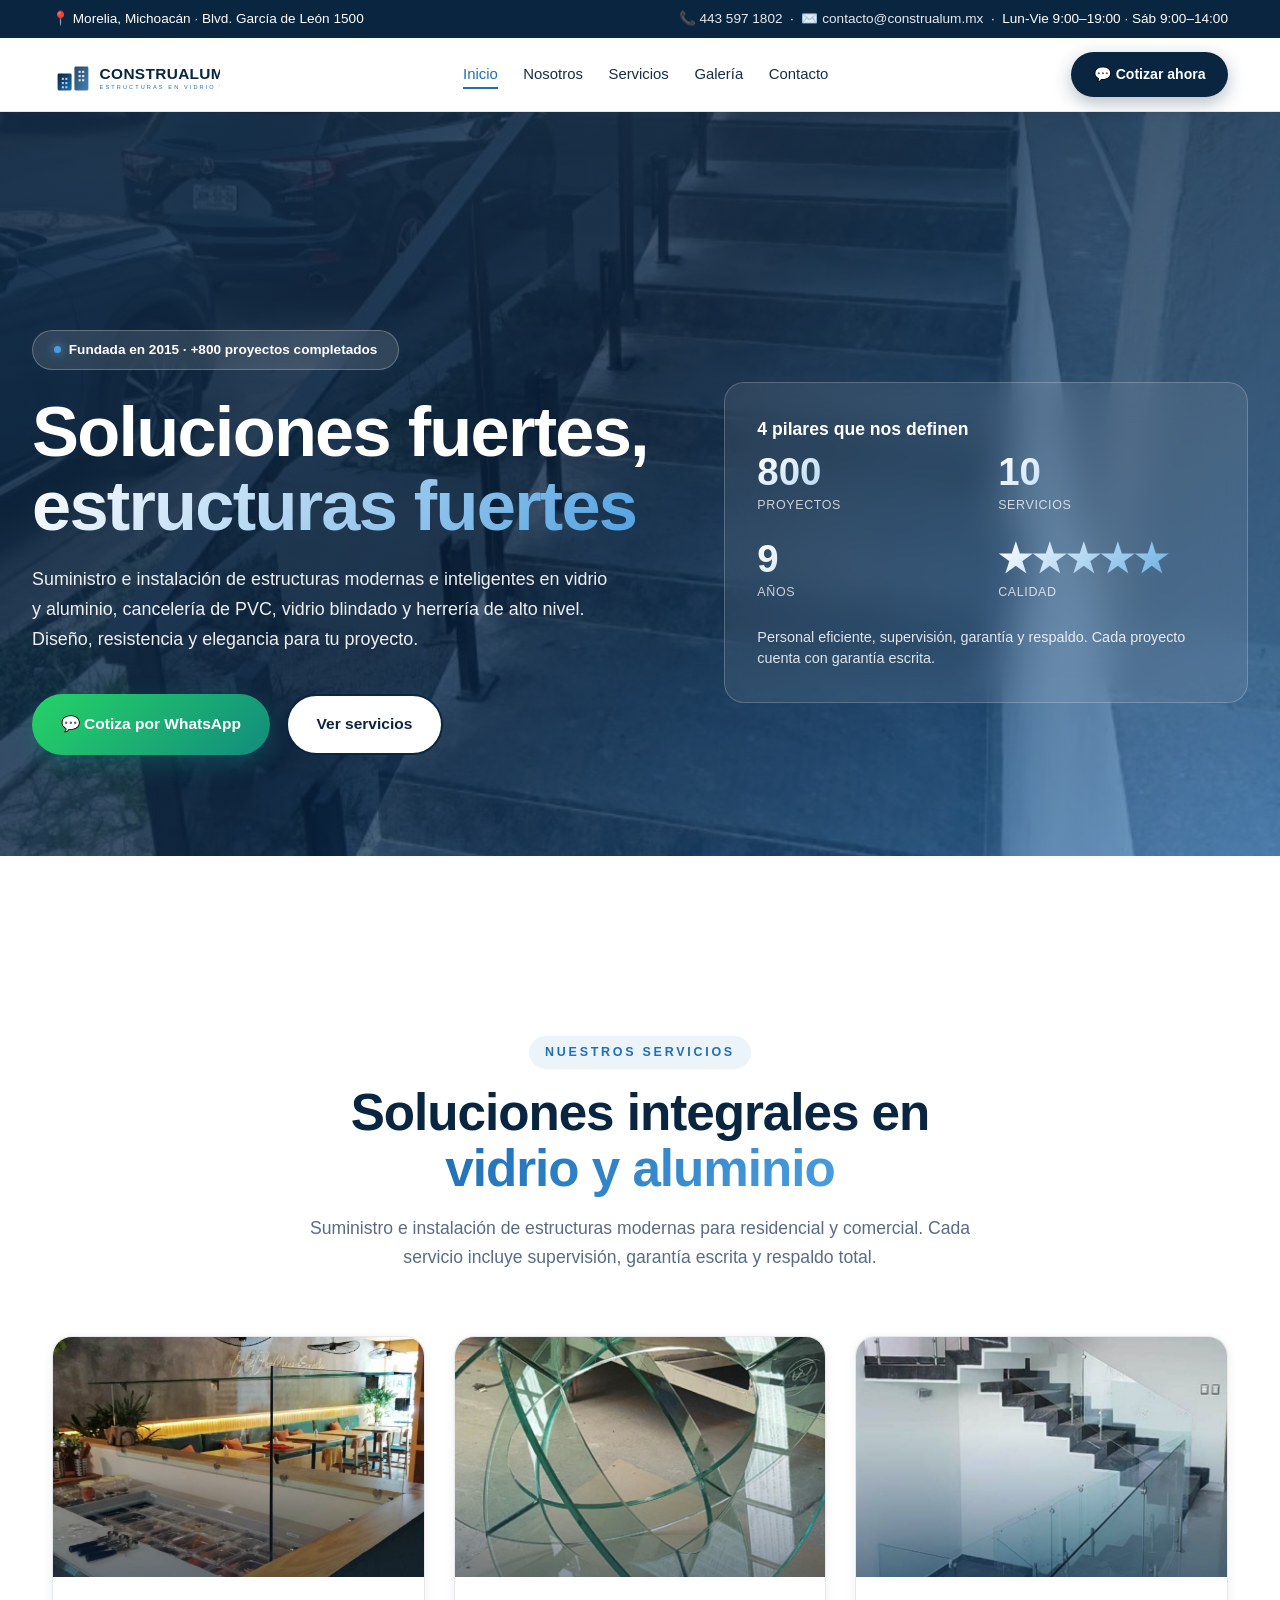
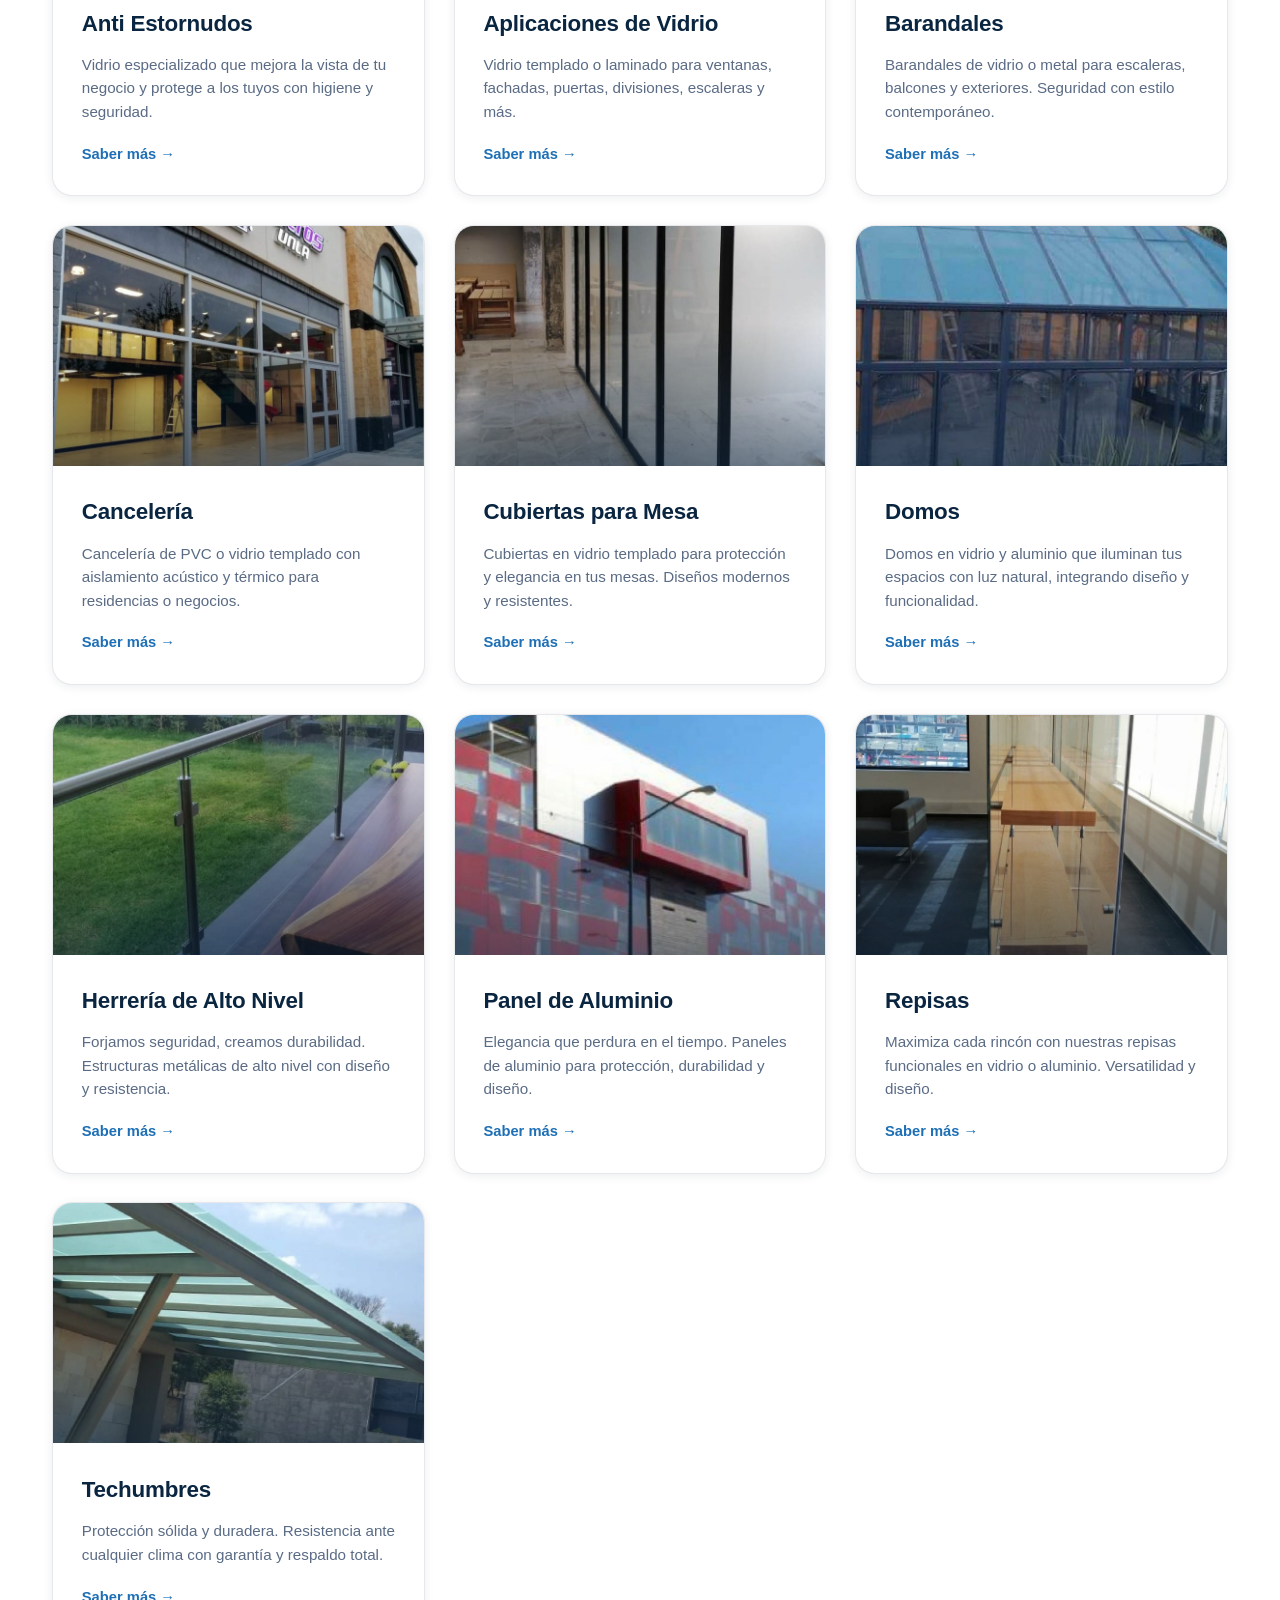
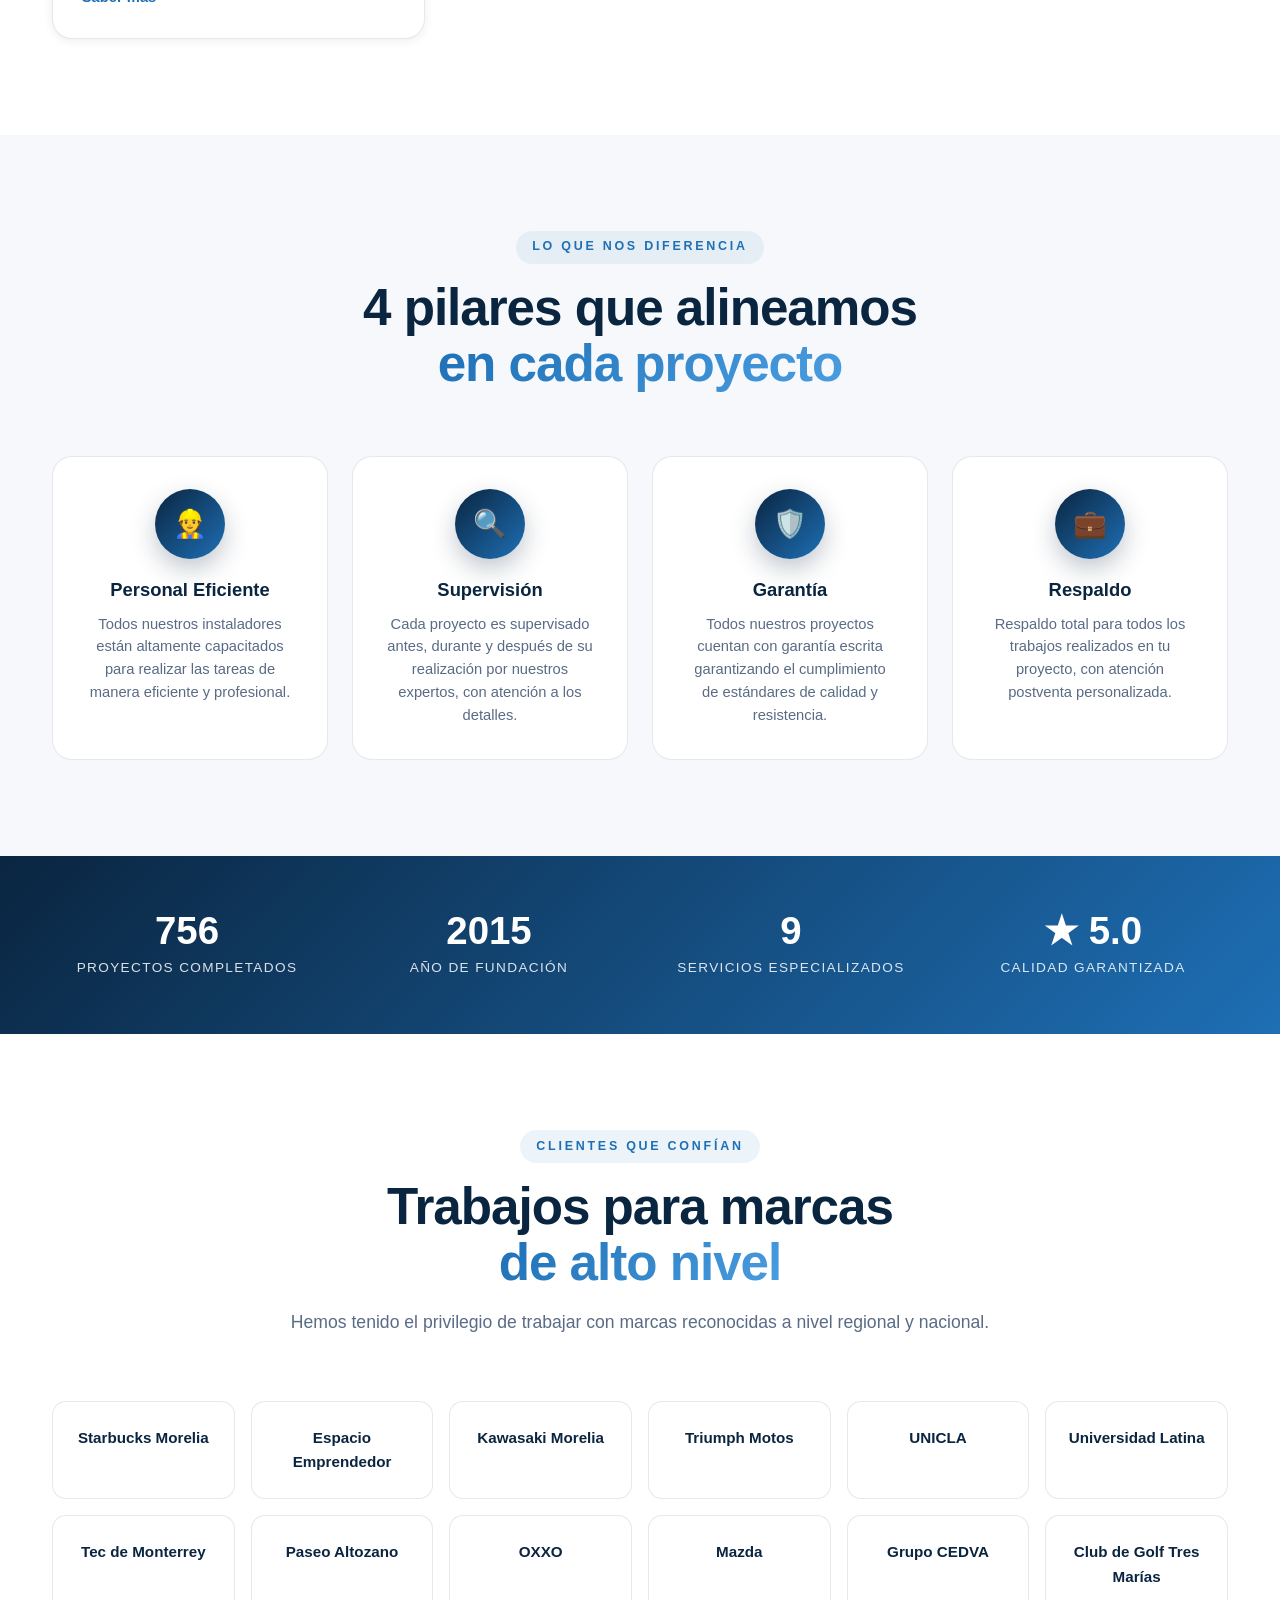
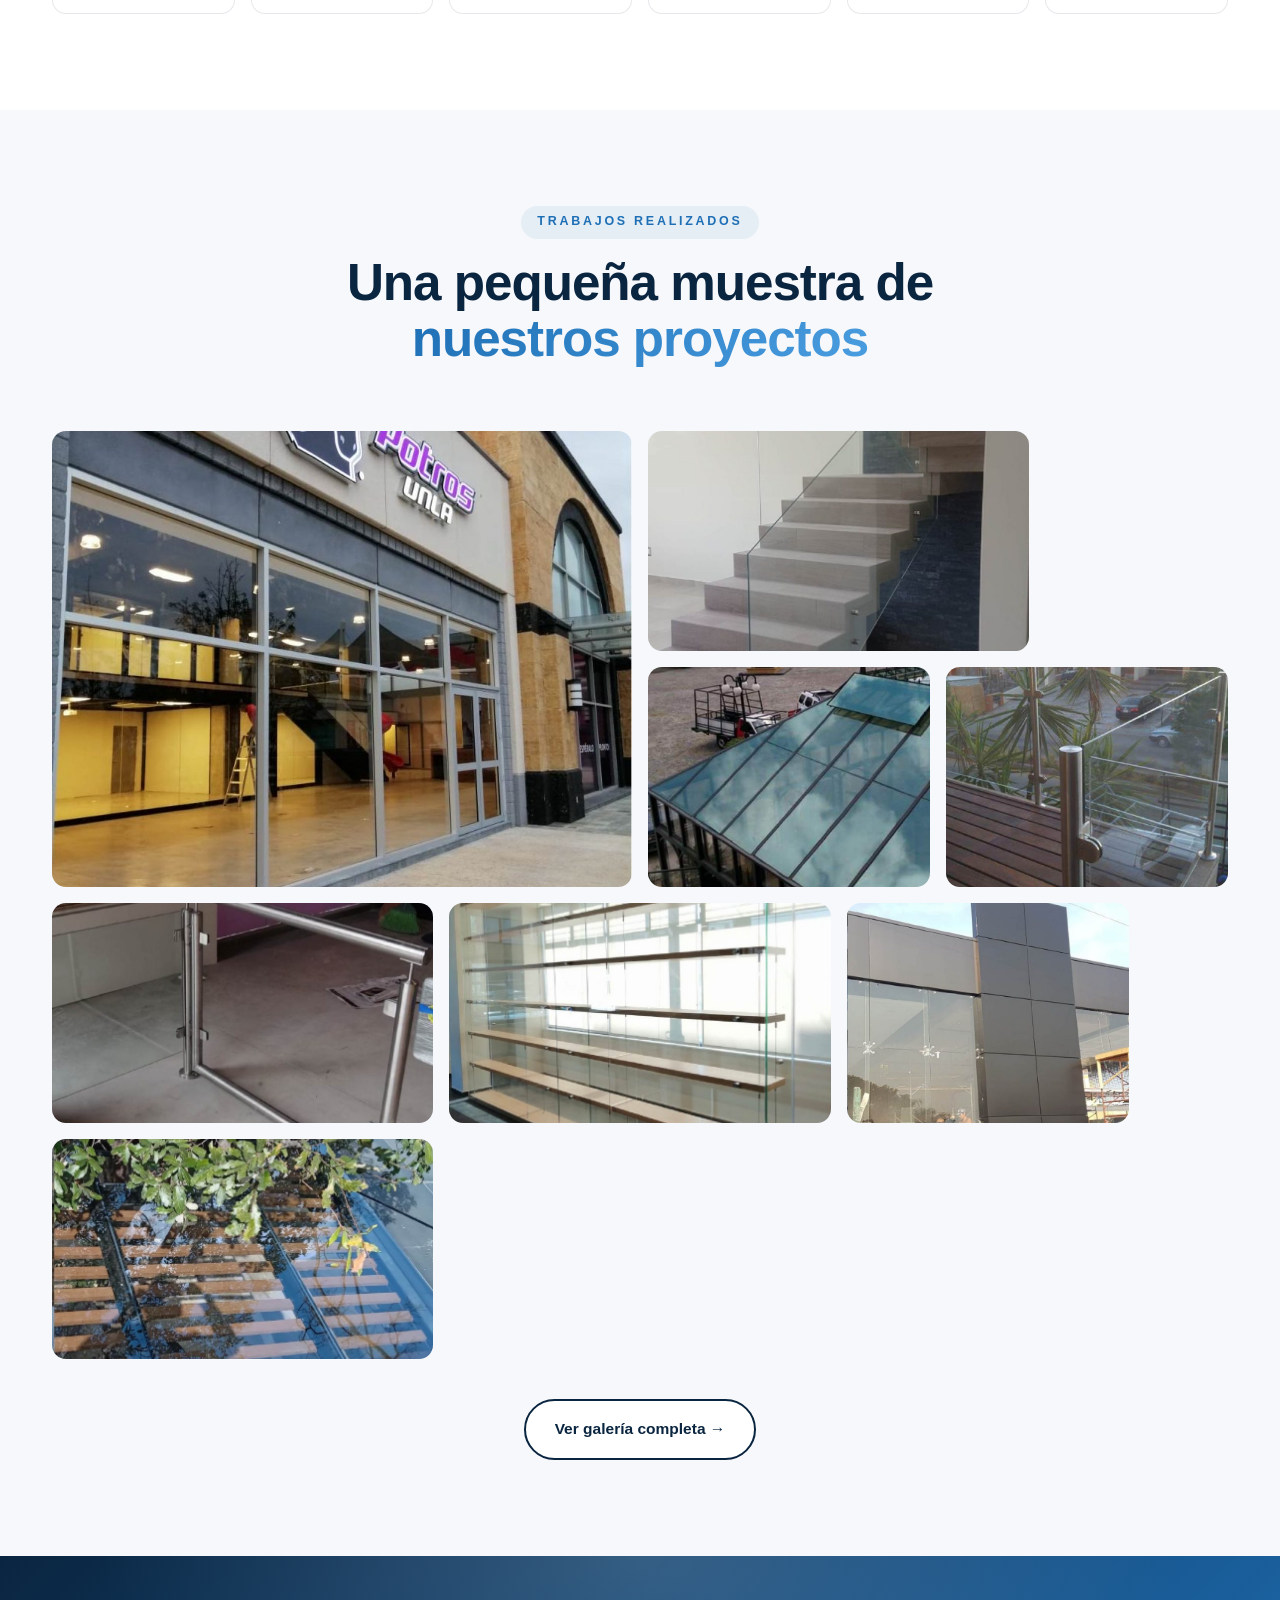
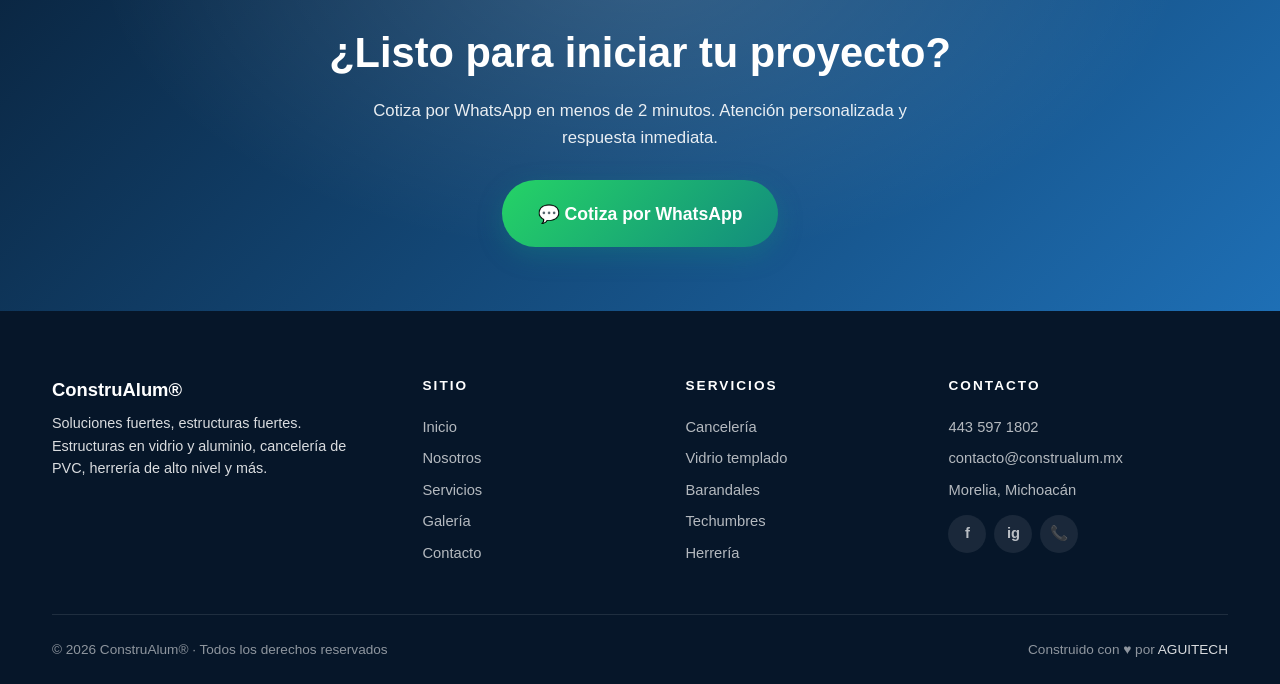
==== index.html @ e4ca1898 "feat: ConstruAlum sitio multipágina completo — 15 páginas (5 principales + 10 servicios), galería, p" ====
<!DOCTYPE html>
<html lang="es">
<head>
<meta charset="UTF-8">
<meta name="viewport" content="width=device-width, initial-scale=1.0">
<title>ConstruAlum · Estructuras en Vidrio y Aluminio | Morelia</title>
<meta name="description" content="ConstruAlum - Soluciones fuertes, estructuras fuertes. Suministro e instalación de cancelería de PVC, vidrio templado, barandales, domos, techumbres, herrería de alto nivel y más. +800 proyectos en la región.">
<meta name="keywords" content="construalum, vidrio templado morelia, cancelería pvc, barandales, domos, techumbres, herrería, aluminio, michoacán">
<meta property="og:title" content="ConstruAlum · Estructuras en Vidrio y Aluminio">
<meta property="og:description" content="Soluciones fuertes, estructuras fuertes. Suministro e instalación en Morelia y la región.">
<meta property="og:image" content="images/servicios/aplicaciones-vidrio/barandales3.jpeg">
<meta name="theme-color" content="#0a2540">
<link rel="icon" type="image/svg+xml" href="images/logo.svg">
<link rel="stylesheet" href="styles.css">
</head>
<body>

<!-- TOPBAR -->
<div class="topbar">
  <div class="topbar-inner">
    <div>📍 Morelia, Michoacán · Blvd. García de León 1500</div>
    <div>
      <a href="tel:+52443****802">📞 443 597 1802</a>
      &nbsp;·&nbsp;
      <a href="mailto:contacto@construalum.mx">✉️ contacto@construalum.mx</a>
      &nbsp;·&nbsp;
      <span>Lun-Vie 9:00–19:00 · Sáb 9:00–14:00</span>
    </div>
  </div>
</div>

<!-- NAVBAR -->
<nav class="navbar" id="navbar">
  <div class="nav-container">
    <a href="index.html" class="nav-brand">
      <img src="images/logo.svg" alt="ConstruAlum">
    </a>
    <ul class="nav-menu" id="navMenu">
      <li><a href="index.html" class="active">Inicio</a></li>
      <li><a href="nosotros.html">Nosotros</a></li>
      <li><a href="servicios.html">Servicios</a></li>
      <li><a href="galeria.html">Galería</a></li>
      <li><a href="contacto.html">Contacto</a></li>
    </ul>
    <a href="https://wa.me/5214435971802?text=Hola%20ConstruAlum%2C%20quiero%20cotizar%20un%20proyecto" target="_blank" rel="noopener" class="nav-cta">💬 Cotizar ahora</a>
    <button class="nav-toggle" id="navToggle">☰</button>
  </div>
</nav>

<!-- HERO -->
<section class="hero">
  <div class="hero-bg" data-speed="0.3"></div>
  <div class="hero-content">
    <div class="hero-inner">
      <div>
        <div class="hero-chip">
          <span class="hero-chip-dot"></span>
          Fundada en 2015 · +800 proyectos completados
        </div>
        <h1 class="hero-title">
          Soluciones fuertes,
          <span class="accent">estructuras fuertes</span>
        </h1>
        <p class="hero-subtitle">
          Suministro e instalación de estructuras modernas e inteligentes en
          vidrio y aluminio, cancelería de PVC, vidrio blindado y herrería
          de alto nivel. Diseño, resistencia y elegancia para tu proyecto.
        </p>
        <div class="hero-cta">
          <a href="https://wa.me/5214435971802?text=Hola%20ConstruAlum%2C%20quiero%20cotizar%20un%20proyecto" target="_blank" rel="noopener" class="btn btn-wa">💬 Cotiza por WhatsApp</a>
          <a href="servicios.html" class="btn btn-ghost">Ver servicios</a>
        </div>
      </div>
      <aside class="hero-side">
        <h3>4 pilares que nos definen</h3>
        <div class="hero-stats">
          <div>
            <div class="hero-stat-num" data-target="800">0</div>
            <div class="hero-stat-label">Proyectos</div>
          </div>
          <div>
            <div class="hero-stat-num" data-target="10">0</div>
            <div class="hero-stat-label">Servicios</div>
          </div>
          <div>
            <div class="hero-stat-num" data-target="9">0</div>
            <div class="hero-stat-label">Años</div>
          </div>
          <div>
            <div class="hero-stat-num">★★★★★</div>
            <div class="hero-stat-label">Calidad</div>
          </div>
        </div>
        <p>Personal eficiente, supervisión, garantía y respaldo. Cada proyecto cuenta con garantía escrita.</p>
      </aside>
    </div>
  </div>
</section>

<!-- SERVICIOS PREVIEW -->
<section class="section" id="servicios">
  <div class="container">
    <div class="section-header">
      <span class="section-tag">Nuestros servicios</span>
      <h2 class="section-title">Soluciones integrales en<br><span class="grad">vidrio y aluminio</span></h2>
      <p class="section-lead">
        Suministro e instalación de estructuras modernas para residencial y comercial.
        Cada servicio incluye supervisión, garantía escrita y respaldo total.
      </p>
    </div>

    <div class="services-grid">
      <a href="servicios/anti-estornudos.html" class="service-card reveal">
        <div class="service-img">
          <img src="images/servicios/anti-estornudos/01.jpg" alt="Anti estornudos">
        </div>
        <div class="service-body">
          <h3>Anti Estornudos</h3>
          <p>Vidrio especializado que mejora la vista de tu negocio y protege a los tuyos con higiene y seguridad.</p>
          <span class="service-link">Saber más →</span>
        </div>
      </a>

      <a href="servicios/aplicaciones-vidrio.html" class="service-card reveal">
        <div class="service-img">
          <img src="images/servicios/aplicaciones-vidrio/03.jpg" alt="Aplicaciones de vidrio">
        </div>
        <div class="service-body">
          <h3>Aplicaciones de Vidrio</h3>
          <p>Vidrio templado o laminado para ventanas, fachadas, puertas, divisiones, escaleras y más.</p>
          <span class="service-link">Saber más →</span>
        </div>
      </a>

      <a href="servicios/barandales.html" class="service-card reveal">
        <div class="service-img">
          <img src="images/servicios/barandales/principal.jpg" alt="Barandales">
        </div>
        <div class="service-body">
          <h3>Barandales</h3>
          <p>Barandales de vidrio o metal para escaleras, balcones y exteriores. Seguridad con estilo contemporáneo.</p>
          <span class="service-link">Saber más →</span>
        </div>
      </a>

      <a href="servicios/canceleria.html" class="service-card reveal">
        <div class="service-img">
          <img src="images/servicios/canceleria/principal.jpg" alt="Cancelería">
        </div>
        <div class="service-body">
          <h3>Cancelería</h3>
          <p>Cancelería de PVC o vidrio templado con aislamiento acústico y térmico para residencias o negocios.</p>
          <span class="service-link">Saber más →</span>
        </div>
      </a>

      <a href="servicios/cubiertas-para-mesa.html" class="service-card reveal">
        <div class="service-img">
          <img src="images/servicios/canceleria/05.jpg" alt="Cubiertas para mesa">
        </div>
        <div class="service-body">
          <h3>Cubiertas para Mesa</h3>
          <p>Cubiertas en vidrio templado para protección y elegancia en tus mesas. Diseños modernos y resistentes.</p>
          <span class="service-link">Saber más →</span>
        </div>
      </a>

      <a href="servicios/domos.html" class="service-card reveal">
        <div class="service-img">
          <img src="images/servicios/domos/principal.jpg" alt="Domos">
        </div>
        <div class="service-body">
          <h3>Domos</h3>
          <p>Domos en vidrio y aluminio que iluminan tus espacios con luz natural, integrando diseño y funcionalidad.</p>
          <span class="service-link">Saber más →</span>
        </div>
      </a>

      <a href="servicios/herreria.html" class="service-card reveal">
        <div class="service-img">
          <img src="images/servicios/herreria/principal.jpg" alt="Herrería de alto nivel">
        </div>
        <div class="service-body">
          <h3>Herrería de Alto Nivel</h3>
          <p>Forjamos seguridad, creamos durabilidad. Estructuras metálicas de alto nivel con diseño y resistencia.</p>
          <span class="service-link">Saber más →</span>
        </div>
      </a>

      <a href="servicios/panel-aluminio.html" class="service-card reveal">
        <div class="service-img">
          <img src="images/servicios/panel-aluminio/principal.jpg" alt="Panel de aluminio">
        </div>
        <div class="service-body">
          <h3>Panel de Aluminio</h3>
          <p>Elegancia que perdura en el tiempo. Paneles de aluminio para protección, durabilidad y diseño.</p>
          <span class="service-link">Saber más →</span>
        </div>
      </a>

      <a href="servicios/repisas.html" class="service-card reveal">
        <div class="service-img">
          <img src="images/servicios/repisas/principal.jpg" alt="Repisas">
        </div>
        <div class="service-body">
          <h3>Repisas</h3>
          <p>Maximiza cada rincón con nuestras repisas funcionales en vidrio o aluminio. Versatilidad y diseño.</p>
          <span class="service-link">Saber más →</span>
        </div>
      </a>

      <a href="servicios/techumbres.html" class="service-card reveal">
        <div class="service-img">
          <img src="images/servicios/techumbres/principal.jpg" alt="Techumbres">
        </div>
        <div class="service-body">
          <h3>Techumbres</h3>
          <p>Protección sólida y duradera. Resistencia ante cualquier clima con garantía y respaldo total.</p>
          <span class="service-link">Saber más →</span>
        </div>
      </a>
    </div>
  </div>
</section>

<!-- PILARES -->
<section class="section pilares">
  <div class="container">
    <div class="section-header">
      <span class="section-tag">Lo que nos diferencia</span>
      <h2 class="section-title">4 pilares que alineamos<br><span class="grad">en cada proyecto</span></h2>
    </div>
    <div class="pilares-grid">
      <div class="pilar-card reveal">
        <div class="pilar-icon">👷</div>
        <h3>Personal Eficiente</h3>
        <p>Todos nuestros instaladores están altamente capacitados para realizar las tareas de manera eficiente y profesional.</p>
      </div>
      <div class="pilar-card reveal">
        <div class="pilar-icon">🔍</div>
        <h3>Supervisión</h3>
        <p>Cada proyecto es supervisado antes, durante y después de su realización por nuestros expertos, con atención a los detalles.</p>
      </div>
      <div class="pilar-card reveal">
        <div class="pilar-icon">🛡️</div>
        <h3>Garantía</h3>
        <p>Todos nuestros proyectos cuentan con garantía escrita garantizando el cumplimiento de estándares de calidad y resistencia.</p>
      </div>
      <div class="pilar-card reveal">
        <div class="pilar-icon">💼</div>
        <h3>Respaldo</h3>
        <p>Respaldo total para todos los trabajos realizados en tu proyecto, con atención postventa personalizada.</p>
      </div>
    </div>
  </div>
</section>

<!-- STATS BAND -->
<section class="stats-band">
  <div class="container stats-band-inner">
    <div class="stat-band-item">
      <div class="num" data-target="800">0</div>
      <div class="label">Proyectos completados</div>
    </div>
    <div class="stat-band-item">
      <div class="num">2015</div>
      <div class="label">Año de fundación</div>
    </div>
    <div class="stat-band-item">
      <div class="num" data-target="10">0</div>
      <div class="label">Servicios especializados</div>
    </div>
    <div class="stat-band-item">
      <div class="num">★ 5.0</div>
      <div class="label">Calidad garantizada</div>
    </div>
  </div>
</section>

<!-- CLIENTES -->
<section class="section">
  <div class="container">
    <div class="section-header">
      <span class="section-tag">Clientes que confían</span>
      <h2 class="section-title">Trabajos para marcas<br><span class="grad">de alto nivel</span></h2>
      <p class="section-lead">Hemos tenido el privilegio de trabajar con marcas reconocidas a nivel regional y nacional.</p>
    </div>
    <div class="clients-grid">
      <div class="client-card reveal">Starbucks Morelia</div>
      <div class="client-card reveal">Espacio Emprendedor</div>
      <div class="client-card reveal">Kawasaki Morelia</div>
      <div class="client-card reveal">Triumph Motos</div>
      <div class="client-card reveal">UNICLA</div>
      <div class="client-card reveal">Universidad Latina</div>
      <div class="client-card reveal">Tec de Monterrey</div>
      <div class="client-card reveal">Paseo Altozano</div>
      <div class="client-card reveal">OXXO</div>
      <div class="client-card reveal">Mazda</div>
      <div class="client-card reveal">Grupo CEDVA</div>
      <div class="client-card reveal">Club de Golf Tres Marías</div>
    </div>
  </div>
</section>

<!-- GALERÍA PREVIEW -->
<section class="section gallery-section" id="galeria">
  <div class="container">
    <div class="section-header">
      <span class="section-tag">Trabajos realizados</span>
      <h2 class="section-title">Una pequeña muestra de<br><span class="grad">nuestros proyectos</span></h2>
    </div>
    <div class="gallery-mosaic">
      <div class="gallery-item size-lg"><img src="images/servicios/canceleria/principal.jpg" alt="Proyecto"><div class="zoom">+</div></div>
      <div class="gallery-item size-md"><img src="images/servicios/barandales/05.jpg" alt="Proyecto"><div class="zoom">+</div></div>
      <div class="gallery-item size-sm"><img src="images/servicios/domos/03.jpg" alt="Proyecto"><div class="zoom">+</div></div>
      <div class="gallery-item size-sm"><img src="images/servicios/aplicaciones-vidrio/05.jpg" alt="Proyecto"><div class="zoom">+</div></div>
      <div class="gallery-item size-md"><img src="images/servicios/herreria/03.jpg" alt="Proyecto"><div class="zoom">+</div></div>
      <div class="gallery-item size-md"><img src="images/servicios/repisas/03.jpg" alt="Proyecto"><div class="zoom">+</div></div>
      <div class="gallery-item size-sm"><img src="images/servicios/panel-aluminio/03.jpg" alt="Proyecto"><div class="zoom">+</div></div>
      <div class="gallery-item size-md"><img src="images/servicios/techumbres/03.jpg" alt="Proyecto"><div class="zoom">+</div></div>
    </div>
    <p style="text-align: center; margin-top: 2.5rem;">
      <a href="galeria.html" class="btn btn-ghost">Ver galería completa →</a>
    </p>
  </div>
</section>

<!-- Lightbox -->
<div class="lightbox" id="lightbox">
  <button class="lightbox-close" id="lightboxClose">✕</button>
  <button class="lightbox-nav lightbox-prev" id="lightboxPrev">‹</button>
  <button class="lightbox-nav lightbox-next" id="lightboxNext">›</button>
  <img class="lightbox-img" id="lightboxImg" src="" alt="">
</div>

<!-- CTA -->
<section class="cta-band">
  <div class="container">
    <h2>¿Listo para iniciar tu proyecto?</h2>
    <p>Cotiza por WhatsApp en menos de 2 minutos. Atención personalizada y respuesta inmediata.</p>
    <a href="https://wa.me/5214435971802?text=Hola%20ConstruAlum%2C%20quiero%20cotizar%20un%20proyecto" target="_blank" rel="noopener" class="btn btn-wa" style="font-size: 1.1rem; padding: 1.2rem 2.2rem;">
      💬 Cotiza por WhatsApp
    </a>
  </div>
</section>

<!-- FOOTER -->
<footer class="footer">
  <div class="container">
    <div class="footer-inner">
      <div class="footer-brand-text">
        <strong>ConstruAlum®</strong>
        <p>Soluciones fuertes, estructuras fuertes. Estructuras en vidrio y aluminio, cancelería de PVC, herrería de alto nivel y más.</p>
      </div>
      <div class="footer-col">
        <h5>Sitio</h5>
        <ul>
          <li><a href="index.html">Inicio</a></li>
          <li><a href="nosotros.html">Nosotros</a></li>
          <li><a href="servicios.html">Servicios</a></li>
          <li><a href="galeria.html">Galería</a></li>
          <li><a href="contacto.html">Contacto</a></li>
        </ul>
      </div>
      <div class="footer-col">
        <h5>Servicios</h5>
        <ul>
          <li><a href="servicios.html">Cancelería</a></li>
          <li><a href="servicios.html">Vidrio templado</a></li>
          <li><a href="servicios.html">Barandales</a></li>
          <li><a href="servicios.html">Techumbres</a></li>
          <li><a href="servicios.html">Herrería</a></li>
        </ul>
      </div>
      <div class="footer-col">
        <h5>Contacto</h5>
        <ul>
          <li><a href="tel:+52443****802">443 597 1802</a></li>
          <li><a href="mailto:contacto@construalum.mx">contacto@construalum.mx</a></li>
          <li>Morelia, Michoacán</li>
        </ul>
        <div class="social-row">
          <a href="#" class="social-icon" aria-label="Facebook">f</a>
          <a href="#" class="social-icon" aria-label="Instagram">ig</a>
          <a href="https://wa.me/5214435971802" target="_blank" rel="noopener" class="social-icon" aria-label="WhatsApp">📞</a>
        </div>
      </div>
    </div>
    <div class="footer-bottom">
      <p>© <span id="year"></span> ConstruAlum® · Todos los derechos reservados</p>
      <p>Construido con ♥ por <a href="https://github.com/aguitech">AGUITECH</a></p>
    </div>
  </div>
</footer>

<button class="back-top" id="backTop">↑</button>
<div class="toast" id="toast"></div>
<script src="script.js"></script>
</body>
</html>
---- styles.css ----
/* =============================================================
   CONSTRUALUM · Estructuras en vidrio y aluminio
   Paleta: azul corporativo industrial + acero + cristal
   ============================================================= */

* { margin: 0; padding: 0; box-sizing: border-box; }
html { scroll-behavior: smooth; }
body {
  font-family: -apple-system, BlinkMacSystemFont, "Segoe UI", Inter, Roboto, sans-serif;
  background: var(--bg);
  color: var(--text);
  line-height: 1.6;
  overflow-x: hidden;
  -webkit-font-smoothing: antialiased;
}

:root {
  /* Backgrounds */
  --bg: #ffffff;
  --bg-2: #f6f8fb;
  --bg-3: #e9eef5;
  --ink: #0a2540;

  /* Brand: azul corporativo */
  --brand: #0a2540;
  --brand-2: #1e6fb5;
  --brand-3: #4a9ee0;
  --accent: #ff7a3d;
  --metal: #6b7c93;

  --text: #1a2c44;
  --text-2: #5a6b85;
  --text-3: #8a96a8;

  --border: rgba(10, 37, 64, 0.1);
  --border-2: rgba(10, 37, 64, 0.2);

  --shadow-sm: 0 2px 10px rgba(10, 37, 64, 0.08);
  --shadow-md: 0 10px 30px rgba(10, 37, 64, 0.12);
  --shadow-lg: 0 24px 60px rgba(10, 37, 64, 0.18);
  --shadow-xl: 0 32px 90px rgba(10, 37, 64, 0.25);

  --r-sm: 8px;
  --r-md: 14px;
  --r-lg: 20px;
  --r-xl: 28px;

  --max: 1240px;
}

a { color: inherit; text-decoration: none; }
ul { list-style: none; }
img { max-width: 100%; display: block; }
button { border: none; cursor: pointer; font-family: inherit; }

/* ===================== UTILITIES ===================== */
.container { max-width: var(--max); margin: 0 auto; padding: 0 2rem; }
.section { padding: 6rem 0; position: relative; }
.section-sm { padding: 4rem 0; }

.section-header {
  text-align: center;
  margin-bottom: 4rem;
  max-width: 800px;
  margin-left: auto;
  margin-right: auto;
}
.section-tag {
  display: inline-block;
  font-size: 0.78rem;
  font-weight: 700;
  letter-spacing: 0.22em;
  text-transform: uppercase;
  color: var(--brand-2);
  margin-bottom: 1rem;
  padding: 0.4rem 1rem;
  background: rgba(30, 111, 181, 0.08);
  border-radius: 100px;
}
.section-title {
  font-size: clamp(2rem, 4.5vw, 3.2rem);
  font-weight: 900;
  line-height: 1.1;
  letter-spacing: -0.02em;
  color: var(--ink);
  margin-bottom: 1rem;
}
.section-title .grad {
  background: linear-gradient(135deg, var(--brand-2) 0%, var(--brand-3) 100%);
  -webkit-background-clip: text;
  background-clip: text;
  color: transparent;
}
.section-lead {
  font-size: 1.1rem;
  color: var(--text-2);
  max-width: 700px;
  margin: 0 auto;
  line-height: 1.65;
}

/* ===================== TOPBAR ===================== */
.topbar {
  background: var(--brand);
  color: white;
  font-size: 0.85rem;
  padding: 0.5rem 0;
}
.topbar-inner {
  display: flex;
  justify-content: space-between;
  align-items: center;
  max-width: var(--max);
  margin: 0 auto;
  padding: 0 2rem;
  gap: 1rem;
  flex-wrap: wrap;
}
.topbar a { color: rgba(255,255,255,0.9); display: inline-flex; align-items: center; gap: 0.4rem; }
.topbar a:hover { color: white; }

/* ===================== NAVBAR ===================== */
.navbar {
  position: sticky;
  top: 0;
  z-index: 1000;
  padding: 0.9rem 0;
  background: white;
  border-bottom: 1px solid var(--border);
  box-shadow: 0 1px 0 rgba(0,0,0,0.02);
}
.navbar.scrolled {
  padding: 0.5rem 0;
  background: rgba(255, 255, 255, 0.95);
  backdrop-filter: blur(20px);
  box-shadow: var(--shadow-sm);
}
.nav-container {
  max-width: var(--max);
  margin: 0 auto;
  padding: 0 2rem;
  display: flex;
  align-items: center;
  justify-content: space-between;
  gap: 2rem;
}
.nav-brand {
  display: flex;
  align-items: center;
  gap: 0.8rem;
}
.nav-brand img { height: 42px; width: auto; }

.nav-menu {
  display: flex;
  gap: 1.6rem;
  align-items: center;
}
.nav-menu a {
  font-size: 0.93rem;
  font-weight: 500;
  color: var(--text);
  transition: color 0.2s;
  position: relative;
  padding: 0.4rem 0;
}
.nav-menu a:hover, .nav-menu a.active {
  color: var(--brand-2);
}
.nav-menu a::after {
  content: '';
  position: absolute;
  bottom: 0;
  left: 0;
  width: 0;
  height: 2px;
  background: var(--brand-2);
  transition: width 0.3s;
}
.nav-menu a:hover::after, .nav-menu a.active::after { width: 100%; }

.nav-cta {
  display: inline-flex;
  align-items: center;
  gap: 0.5rem;
  padding: 0.7rem 1.4rem;
  background: var(--brand);
  color: white;
  border-radius: 100px;
  font-weight: 700;
  font-size: 0.88rem;
  transition: all 0.3s;
  box-shadow: 0 6px 18px rgba(10, 37, 64, 0.3);
}
.nav-cta:hover {
  background: var(--brand-2);
  transform: translateY(-2px);
  box-shadow: 0 10px 24px rgba(30, 111, 181, 0.4);
}

.nav-toggle {
  display: none;
  background: transparent;
  color: var(--ink);
  font-size: 1.5rem;
  padding: 0.5rem;
}

/* ===================== BUTTONS ===================== */
.btn {
  display: inline-flex;
  align-items: center;
  gap: 0.5rem;
  padding: 1rem 1.8rem;
  border-radius: 100px;
  font-size: 0.97rem;
  font-weight: 700;
  transition: all 0.3s cubic-bezier(0.4, 0, 0.2, 1);
  position: relative;
  overflow: hidden;
}
.btn-primary {
  background: linear-gradient(135deg, var(--brand) 0%, var(--brand-2) 100%);
  color: white;
  box-shadow: 0 8px 24px rgba(10, 37, 64, 0.3);
}
.btn-primary:hover {
  transform: translateY(-3px);
  box-shadow: 0 14px 32px rgba(10, 37, 64, 0.45);
}
.btn-primary::after {
  content: '';
  position: absolute;
  top: 0;
  left: -100%;
  width: 100%;
  height: 100%;
  background: linear-gradient(120deg, transparent, rgba(255,255,255,0.25), transparent);
  transition: left 0.6s;
}
.btn-primary:hover::after { left: 100%; }

.btn-wa {
  background: linear-gradient(135deg, #25d366 0%, #128c7e 100%);
  color: white;
  box-shadow: 0 8px 24px rgba(18, 140, 126, 0.35);
}
.btn-wa:hover { transform: translateY(-3px); box-shadow: 0 14px 32px rgba(18, 140, 126, 0.5); }

.btn-ghost {
  background: white;
  color: var(--brand);
  border: 2px solid var(--brand);
}
.btn-ghost:hover {
  background: var(--brand);
  color: white;
  transform: translateY(-3px);
}

/* ===================== HERO ===================== */
.hero {
  position: relative;
  min-height: 92vh;
  display: flex;
  align-items: center;
  overflow: hidden;
  color: white;
}
.hero-bg {
  position: absolute;
  inset: -120px 0 0 0;
  background-image: url('images/servicios/aplicaciones-vidrio/barandales3.jpeg');
  background-size: cover;
  background-position: center;
  will-change: transform;
}
.hero-bg::after {
  content: '';
  position: absolute;
  inset: 0;
  background:
    linear-gradient(135deg,
      rgba(10, 37, 64, 0.92) 0%,
      rgba(10, 37, 64, 0.7) 50%,
      rgba(30, 111, 181, 0.5) 100%);
}
.hero-content {
  position: relative;
  z-index: 2;
  padding: 6rem 2rem 4rem;
  width: 100%;
}
.hero-inner {
  display: grid;
  grid-template-columns: 1.2fr 1fr;
  gap: 4rem;
  align-items: center;
  max-width: var(--max);
  margin: 0 auto;
}
.hero-chip {
  display: inline-flex;
  align-items: center;
  gap: 0.5rem;
  padding: 0.5rem 1.3rem;
  background: rgba(255,255,255,0.12);
  border: 1px solid rgba(255,255,255,0.25);
  border-radius: 100px;
  font-size: 0.85rem;
  font-weight: 600;
  margin-bottom: 1.6rem;
  backdrop-filter: blur(12px);
  animation: slideDown 0.7s ease-out;
}
.hero-chip-dot {
  width: 7px;
  height: 7px;
  background: var(--brand-3);
  border-radius: 50%;
  box-shadow: 0 0 10px var(--brand-3);
  animation: pulse 2s ease-in-out infinite;
}
.hero-title {
  font-size: clamp(2.4rem, 5.5vw, 4.6rem);
  font-weight: 900;
  line-height: 1.05;
  letter-spacing: -0.025em;
  margin-bottom: 1.4rem;
  animation: slideUp 0.7s ease-out 0.1s both;
}
.hero-title .accent {
  display: block;
  background: linear-gradient(135deg, #ffffff 0%, var(--brand-3) 100%);
  -webkit-background-clip: text;
  background-clip: text;
  color: transparent;
}
.hero-subtitle {
  font-size: clamp(1rem, 1.4vw, 1.15rem);
  color: rgba(255,255,255,0.92);
  margin-bottom: 2.5rem;
  line-height: 1.65;
  max-width: 580px;
  animation: slideUp 0.7s ease-out 0.2s both;
}
.hero-cta {
  display: flex;
  gap: 1rem;
  flex-wrap: wrap;
  animation: slideUp 0.7s ease-out 0.3s both;
}

.hero-side {
  background: rgba(255,255,255,0.08);
  backdrop-filter: blur(20px);
  border: 1px solid rgba(255,255,255,0.2);
  border-radius: var(--r-lg);
  padding: 2rem;
  animation: slideUp 0.7s ease-out 0.4s both;
}
.hero-stats {
  display: grid;
  grid-template-columns: 1fr 1fr;
  gap: 1.5rem;
  margin-bottom: 1.5rem;
}
.hero-stat-num {
  font-size: clamp(1.8rem, 3vw, 2.4rem);
  font-weight: 900;
  background: linear-gradient(135deg, #ffffff, var(--brand-3));
  -webkit-background-clip: text;
  background-clip: text;
  color: transparent;
  line-height: 1;
}
.hero-stat-label {
  font-size: 0.78rem;
  color: rgba(255,255,255,0.75);
  margin-top: 0.3rem;
  letter-spacing: 0.05em;
  text-transform: uppercase;
  font-weight: 500;
}
.hero-side h3 {
  font-size: 1.1rem;
  margin-bottom: 0.6rem;
  font-weight: 700;
}
.hero-side p {
  font-size: 0.9rem;
  color: rgba(255,255,255,0.85);
  line-height: 1.5;
}

@keyframes slideUp {
  from { opacity: 0; transform: translateY(30px); }
  to { opacity: 1; transform: translateY(0); }
}
@keyframes slideDown {
  from { opacity: 0; transform: translateY(-20px); }
  to { opacity: 1; transform: translateY(0); }
}
@keyframes pulse {
  0%, 100% { opacity: 1; transform: scale(1); }
  50% { opacity: 0.5; transform: scale(1.5); }
}

/* ===================== PAGE HERO ===================== */
.page-hero {
  position: relative;
  min-height: 50vh;
  display: flex;
  align-items: center;
  overflow: hidden;
  color: white;
  text-align: center;
  padding: 5rem 2rem;
}
.page-hero-bg {
  position: absolute;
  inset: -60px 0 0 0;
  background-size: cover;
  background-position: center;
  will-change: transform;
}
.page-hero-bg::after {
  content: '';
  position: absolute;
  inset: 0;
  background: linear-gradient(135deg, rgba(10, 37, 64, 0.85), rgba(30, 111, 181, 0.6));
}
.page-hero-content {
  position: relative;
  z-index: 2;
  max-width: 800px;
  margin: 0 auto;
}
.page-hero h1 {
  font-size: clamp(2.4rem, 5vw, 4rem);
  font-weight: 900;
  letter-spacing: -0.02em;
  margin-bottom: 1rem;
  animation: slideUp 0.7s ease-out;
}
.page-hero p {
  font-size: 1.1rem;
  color: rgba(255,255,255,0.92);
  max-width: 660px;
  margin: 0 auto;
  animation: slideUp 0.7s ease-out 0.15s both;
}
.breadcrumb {
  display: inline-flex;
  gap: 0.5rem;
  font-size: 0.85rem;
  font-weight: 500;
  color: rgba(255,255,255,0.85);
  padding: 0.5rem 1rem;
  background: rgba(255,255,255,0.1);
  border: 1px solid rgba(255,255,255,0.2);
  border-radius: 100px;
  margin-bottom: 1.5rem;
  backdrop-filter: blur(10px);
}
.breadcrumb a:hover { color: white; }
.breadcrumb .sep { opacity: 0.5; }

/* ===================== SERVICIOS GRID ===================== */
.services-grid {
  display: grid;
  grid-template-columns: repeat(auto-fit, minmax(310px, 1fr));
  gap: 1.8rem;
}
.service-card {
  position: relative;
  background: white;
  border-radius: var(--r-lg);
  overflow: hidden;
  box-shadow: var(--shadow-sm);
  border: 1px solid var(--border);
  transition: all 0.4s cubic-bezier(0.4, 0, 0.2, 1);
  cursor: pointer;
  display: flex;
  flex-direction: column;
}
.service-card:hover {
  transform: translateY(-10px);
  box-shadow: var(--shadow-xl);
  border-color: var(--brand-2);
}
.service-img {
  position: relative;
  height: 240px;
  overflow: hidden;
}
.service-img img {
  width: 100%;
  height: 100%;
  object-fit: cover;
  transition: transform 0.6s;
}
.service-card:hover .service-img img { transform: scale(1.08); }
.service-img::after {
  content: '';
  position: absolute;
  inset: 0;
  background: linear-gradient(180deg, transparent 40%, rgba(10, 37, 64, 0.5) 100%);
}
.service-body {
  padding: 1.8rem;
  flex: 1;
  display: flex;
  flex-direction: column;
}
.service-body h3 {
  font-size: 1.4rem;
  font-weight: 900;
  color: var(--ink);
  margin-bottom: 0.7rem;
  letter-spacing: -0.01em;
}
.service-body p {
  color: var(--text-2);
  font-size: 0.95rem;
  line-height: 1.55;
  margin-bottom: 1.2rem;
  flex: 1;
}
.service-link {
  display: inline-flex;
  align-items: center;
  gap: 0.4rem;
  color: var(--brand-2);
  font-weight: 700;
  font-size: 0.92rem;
  transition: gap 0.2s;
}
.service-card:hover .service-link { gap: 0.8rem; }

/* ===================== PILARES ===================== */
.pilares {
  background: var(--bg-2);
}
.pilares-grid {
  display: grid;
  grid-template-columns: repeat(auto-fit, minmax(240px, 1fr));
  gap: 1.5rem;
}
.pilar-card {
  background: white;
  padding: 2rem;
  border-radius: var(--r-lg);
  border: 1px solid var(--border);
  text-align: center;
  transition: all 0.3s;
  position: relative;
  overflow: hidden;
}
.pilar-card::before {
  content: '';
  position: absolute;
  top: 0;
  left: 0;
  right: 0;
  height: 4px;
  background: linear-gradient(90deg, var(--brand), var(--brand-2));
  transform: scaleX(0);
  transform-origin: left;
  transition: transform 0.4s;
}
.pilar-card:hover::before { transform: scaleX(1); }
.pilar-card:hover {
  transform: translateY(-6px);
  box-shadow: var(--shadow-md);
}
.pilar-icon {
  width: 70px;
  height: 70px;
  margin: 0 auto 1rem;
  border-radius: 50%;
  background: linear-gradient(135deg, var(--brand), var(--brand-2));
  color: white;
  display: flex;
  align-items: center;
  justify-content: center;
  font-size: 1.7rem;
  font-weight: 900;
  box-shadow: 0 10px 24px rgba(10, 37, 64, 0.25);
}
.pilar-card h3 {
  font-size: 1.15rem;
  font-weight: 800;
  color: var(--ink);
  margin-bottom: 0.5rem;
}
.pilar-card p {
  font-size: 0.92rem;
  color: var(--text-2);
  line-height: 1.55;
}

/* ===================== CLIENTS ===================== */
.clients-grid {
  display: grid;
  grid-template-columns: repeat(auto-fit, minmax(160px, 1fr));
  gap: 1rem;
}
.client-card {
  background: white;
  padding: 1.5rem 1rem;
  border-radius: var(--r-md);
  border: 1px solid var(--border);
  text-align: center;
  font-weight: 700;
  color: var(--ink);
  font-size: 0.95rem;
  transition: all 0.3s;
}
.client-card:hover {
  border-color: var(--brand-2);
  color: var(--brand-2);
  transform: translateY(-3px);
  box-shadow: var(--shadow-sm);
}

/* ===================== STATS BAND ===================== */
.stats-band {
  background: linear-gradient(135deg, var(--brand) 0%, var(--brand-2) 100%);
  color: white;
  padding: 3.5rem 0;
}
.stats-band-inner {
  display: grid;
  grid-template-columns: repeat(4, 1fr);
  gap: 2rem;
  text-align: center;
}
.stat-band-item .num {
  font-size: clamp(2rem, 3vw, 2.6rem);
  font-weight: 900;
  line-height: 1;
  margin-bottom: 0.4rem;
}
.stat-band-item .label {
  font-size: 0.85rem;
  letter-spacing: 0.1em;
  text-transform: uppercase;
  color: rgba(255,255,255,0.85);
  font-weight: 500;
}

/* ===================== GALERÍA ===================== */
.gallery-section { background: var(--bg-2); }
.gallery-mosaic {
  display: grid;
  grid-template-columns: repeat(12, 1fr);
  gap: 1rem;
  grid-auto-rows: 220px;
}
.gallery-item {
  position: relative;
  overflow: hidden;
  border-radius: var(--r-md);
  cursor: pointer;
}
.gallery-item img {
  width: 100%;
  height: 100%;
  object-fit: cover;
  transition: transform 0.6s;
}
.gallery-item:hover img { transform: scale(1.08); }
.gallery-item::after {
  content: '';
  position: absolute;
  inset: 0;
  background: linear-gradient(135deg, transparent, rgba(10, 37, 64, 0.4));
  opacity: 0;
  transition: opacity 0.3s;
}
.gallery-item:hover::after { opacity: 1; }
.gallery-item .zoom {
  position: absolute;
  top: 50%;
  left: 50%;
  transform: translate(-50%, -50%) scale(0.5);
  width: 50px;
  height: 50px;
  background: white;
  color: var(--brand);
  border-radius: 50%;
  display: flex;
  align-items: center;
  justify-content: center;
  font-size: 1.3rem;
  font-weight: 700;
  opacity: 0;
  transition: all 0.3s;
  z-index: 2;
}
.gallery-item:hover .zoom { opacity: 1; transform: translate(-50%, -50%) scale(1); }
.gallery-item.size-lg { grid-column: span 6; grid-row: span 2; }
.gallery-item.size-md { grid-column: span 4; grid-row: span 1; }
.gallery-item.size-sm { grid-column: span 3; grid-row: span 1; }
.gallery-item.size-xs { grid-column: span 3; }

/* LIGHTBOX */
.lightbox {
  position: fixed;
  inset: 0;
  background: rgba(10, 37, 64, 0.95);
  backdrop-filter: blur(10px);
  z-index: 3000;
  display: none;
  align-items: center;
  justify-content: center;
  padding: 2rem;
}
.lightbox.active { display: flex; }
.lightbox-img {
  max-width: 90vw;
  max-height: 85vh;
  border-radius: var(--r-md);
  box-shadow: var(--shadow-xl);
  animation: zoomIn 0.3s ease-out;
}
@keyframes zoomIn {
  from { transform: scale(0.8); opacity: 0; }
  to { transform: scale(1); opacity: 1; }
}
.lightbox-close, .lightbox-nav {
  position: absolute;
  background: rgba(255,255,255,0.15);
  color: white;
  border-radius: 50%;
  font-size: 1.5rem;
  display: flex;
  align-items: center;
  justify-content: center;
  transition: all 0.2s;
  z-index: 3001;
}
.lightbox-close {
  top: 1.5rem;
  right: 2rem;
  width: 50px;
  height: 50px;
}
.lightbox-nav {
  top: 50%;
  transform: translateY(-50%);
  width: 56px;
  height: 56px;
}
.lightbox-close:hover { background: white; color: var(--brand); transform: rotate(90deg); }
.lightbox-nav:hover { background: white; color: var(--brand); }
.lightbox-prev { left: 2rem; }
.lightbox-next { right: 2rem; }

/* ===================== FEATURES LIST ===================== */
.features-list {
  display: grid;
  grid-template-columns: 1fr 1fr;
  gap: 0.7rem;
  margin-top: 1.5rem;
}
.feature-row {
  display: flex;
  gap: 0.5rem;
  align-items: center;
  font-size: 0.95rem;
  color: var(--text);
  font-weight: 500;
}
.feature-row::before {
  content: '✓';
  width: 22px;
  height: 22px;
  background: rgba(30, 111, 181, 0.12);
  color: var(--brand-2);
  border-radius: 50%;
  display: flex;
  align-items: center;
  justify-content: center;
  font-weight: 700;
  font-size: 0.78rem;
  flex-shrink: 0;
}

/* ===================== SERVICIO PAGE LAYOUT ===================== */
.svc-detail {
  display: grid;
  grid-template-columns: 1fr 1fr;
  gap: 3rem;
  align-items: center;
  margin-bottom: 4rem;
}
.svc-detail.reverse { direction: rtl; }
.svc-detail.reverse > * { direction: ltr; }
.svc-img {
  border-radius: var(--r-lg);
  overflow: hidden;
  box-shadow: var(--shadow-lg);
  aspect-ratio: 4/3;
}
.svc-img img {
  width: 100%;
  height: 100%;
  object-fit: cover;
  transition: transform 0.6s;
}
.svc-img:hover img { transform: scale(1.05); }
.svc-text h2 {
  font-size: clamp(1.8rem, 3.5vw, 2.8rem);
  font-weight: 900;
  color: var(--ink);
  margin-bottom: 1rem;
  letter-spacing: -0.02em;
  line-height: 1.1;
}
.svc-text .tag {
  display: inline-block;
  padding: 0.4rem 1rem;
  background: rgba(30, 111, 181, 0.1);
  color: var(--brand-2);
  font-size: 0.78rem;
  font-weight: 700;
  letter-spacing: 0.15em;
  text-transform: uppercase;
  border-radius: 100px;
  margin-bottom: 0.8rem;
}
.svc-text p {
  color: var(--text-2);
  line-height: 1.7;
  font-size: 1.05rem;
  margin-bottom: 1rem;
}

/* ===================== CONTACT ===================== */
.contact-grid {
  display: grid;
  grid-template-columns: 1fr 1.3fr;
  gap: 3rem;
}
.contact-info { display: flex; flex-direction: column; gap: 1.5rem; }
.contact-item {
  display: flex;
  gap: 1rem;
  align-items: flex-start;
}
.contact-item-icon {
  width: 48px;
  height: 48px;
  border-radius: 14px;
  background: rgba(30, 111, 181, 0.12);
  color: var(--brand-2);
  display: flex;
  align-items: center;
  justify-content: center;
  font-size: 1.2rem;
  flex-shrink: 0;
}
.contact-item h4 {
  font-size: 1.05rem;
  font-weight: 700;
  margin-bottom: 0.2rem;
  color: var(--ink);
}
.contact-item p {
  font-size: 0.92rem;
  color: var(--text-2);
  line-height: 1.55;
}

.contact-form {
  background: white;
  padding: 2.5rem;
  border-radius: var(--r-lg);
  border: 1px solid var(--border);
  box-shadow: var(--shadow-md);
}
.contact-form h3 {
  font-size: 1.5rem;
  font-weight: 800;
  margin-bottom: 0.5rem;
  color: var(--ink);
}
.contact-form > p {
  color: var(--text-2);
  font-size: 0.95rem;
  margin-bottom: 1.5rem;
}
.form-row {
  display: grid;
  grid-template-columns: 1fr 1fr;
  gap: 1rem;
  margin-bottom: 1rem;
}
.form-field { margin-bottom: 1rem; }
.form-field label {
  display: block;
  font-size: 0.85rem;
  font-weight: 600;
  color: var(--text);
  margin-bottom: 0.4rem;
}
.form-field input,
.form-field select,
.form-field textarea {
  width: 100%;
  padding: 0.85rem 1rem;
  background: var(--bg-2);
  border: 1px solid var(--border);
  border-radius: var(--r-sm);
  color: var(--text);
  font-size: 0.95rem;
  font-family: inherit;
  transition: all 0.3s;
}
.form-field input:focus,
.form-field select:focus,
.form-field textarea:focus {
  outline: none;
  border-color: var(--brand-2);
  background: white;
  box-shadow: 0 0 0 3px rgba(30, 111, 181, 0.12);
}

/* ===================== CTA ===================== */
.cta-band {
  background: linear-gradient(135deg, var(--brand) 0%, var(--brand-2) 100%);
  color: white;
  padding: 4rem 0;
  text-align: center;
  position: relative;
  overflow: hidden;
}
.cta-band::before {
  content: '';
  position: absolute;
  inset: 0;
  background: radial-gradient(ellipse at top, rgba(255,255,255,0.15), transparent 60%);
}
.cta-band h2 {
  font-size: clamp(1.8rem, 3.5vw, 2.6rem);
  font-weight: 900;
  margin-bottom: 0.7rem;
  position: relative;
}
.cta-band p {
  font-size: 1.05rem;
  color: rgba(255,255,255,0.9);
  margin-bottom: 1.8rem;
  max-width: 600px;
  margin-left: auto;
  margin-right: auto;
  position: relative;
}

/* ===================== FOOTER ===================== */
.footer {
  background: #061629;
  color: rgba(255,255,255,0.85);
  padding: 4rem 0 1.5rem;
}
.footer-inner {
  display: grid;
  grid-template-columns: 1.5fr 1fr 1fr 1.3fr;
  gap: 3rem;
  padding-bottom: 3rem;
  border-bottom: 1px solid rgba(255,255,255,0.1);
}
.footer-brand-text strong {
  font-size: 1.15rem;
  font-weight: 800;
  color: white;
  display: block;
  margin-bottom: 0.5rem;
}
.footer-brand-text p {
  font-size: 0.9rem;
  line-height: 1.55;
}
.footer-col h5 {
  font-size: 0.85rem;
  font-weight: 700;
  letter-spacing: 0.15em;
  text-transform: uppercase;
  color: white;
  margin-bottom: 1.2rem;
}
.footer-col ul { display: flex; flex-direction: column; gap: 0.5rem; }
.footer-col a, .footer-col li {
  font-size: 0.92rem;
  color: rgba(255,255,255,0.7);
  transition: color 0.2s;
}
.footer-col a:hover { color: white; }
.social-row {
  display: flex;
  gap: 0.5rem;
  margin-top: 0.8rem;
}
.social-icon {
  width: 38px;
  height: 38px;
  background: rgba(255,255,255,0.08);
  border-radius: 50%;
  display: flex;
  align-items: center;
  justify-content: center;
  color: white;
  font-weight: 700;
  font-size: 0.85rem;
  transition: all 0.2s;
}
.social-icon:hover {
  background: var(--brand-2);
  transform: translateY(-3px);
}
.footer-bottom {
  padding-top: 1.5rem;
  display: flex;
  justify-content: space-between;
  font-size: 0.85rem;
  color: rgba(255,255,255,0.55);
  flex-wrap: wrap;
  gap: 1rem;
}
.footer-bottom a { color: rgba(255,255,255,0.85); }
.footer-bottom a:hover { color: white; }

/* ===================== UTIL: REVEAL ===================== */
.reveal { opacity: 0; transform: translateY(40px); transition: opacity 0.8s cubic-bezier(0.4, 0, 0.2, 1), transform 0.8s cubic-bezier(0.4, 0, 0.2, 1); }
.reveal.visible { opacity: 1; transform: translateY(0); }
.reveal-left { transform: translateX(-40px); opacity: 0; }
.reveal-left.visible { transform: translateX(0); opacity: 1; }
.reveal-right { transform: translateX(40px); opacity: 0; }
.reveal-right.visible { transform: translateX(0); opacity: 1; }

/* ===================== TOAST & BACK TO TOP ===================== */
.toast {
  position: fixed;
  bottom: 2rem;
  left: 50%;
  transform: translateX(-50%) translateY(100px);
  padding: 0.9rem 1.6rem;
  background: white;
  border-radius: 100px;
  color: var(--ink);
  font-weight: 600;
  font-size: 0.92rem;
  box-shadow: var(--shadow-lg);
  opacity: 0;
  pointer-events: none;
  transition: all 0.4s cubic-bezier(0.4, 0, 0.2, 1);
  z-index: 4000;
  border: 1px solid var(--border);
}
.toast.show { opacity: 1; transform: translateX(-50%) translateY(0); }

.back-top {
  position: fixed;
  bottom: 2rem;
  right: 2rem;
  width: 50px;
  height: 50px;
  background: var(--brand);
  color: white;
  border-radius: 50%;
  display: flex;
  align-items: center;
  justify-content: center;
  font-size: 1.2rem;
  font-weight: 700;
  opacity: 0;
  pointer-events: none;
  transition: all 0.3s;
  z-index: 999;
  box-shadow: var(--shadow-md);
}
.back-top.show { opacity: 1; pointer-events: auto; }
.back-top:hover {
  background: var(--brand-2);
  transform: translateY(-3px);
}

/* ===================== RESPONSIVE ===================== */
@media (max-width: 980px) {
  .nav-menu {
    position: fixed;
    top: 0;
    right: -100%;
    width: 80%;
    max-width: 360px;
    height: 100vh;
    background: rgba(255,255,255,0.98);
    backdrop-filter: blur(30px);
    flex-direction: column;
    align-items: flex-start;
    padding: 5rem 2rem;
    transition: right 0.4s;
    border-left: 1px solid var(--border);
    box-shadow: var(--shadow-lg);
  }
  .nav-menu.open { right: 0; }
  .nav-toggle { display: block; z-index: 100; }

  .hero-inner, .svc-detail, .svc-detail.reverse, .contact-grid {
    grid-template-columns: 1fr;
    gap: 2rem;
  }
  .svc-detail.reverse { direction: ltr; }
  .footer-inner {
    grid-template-columns: 1fr 1fr;
    gap: 2rem;
  }
  .stats-band-inner {
    grid-template-columns: 1fr 1fr;
  }
  .gallery-mosaic {
    grid-template-columns: repeat(6, 1fr);
  }
  .gallery-item.size-lg { grid-column: span 6; }
  .gallery-item.size-md { grid-column: span 3; }
  .gallery-item.size-sm, .gallery-item.size-xs { grid-column: span 2; }
}

@media (max-width: 640px) {
  .container { padding: 0 1.2rem; }
  .section { padding: 4rem 0; }
  .nav-container, .topbar-inner { padding: 0 1.2rem; }
  .nav-cta { display: none; }

  .hero { min-height: 80vh; }
  .hero-content { padding: 6rem 1rem 3rem; }

  .gallery-mosaic {
    grid-template-columns: 1fr 1fr;
    grid-auto-rows: 180px;
  }
  .gallery-item.size-lg, .gallery-item.size-md,
  .gallery-item.size-sm, .gallery-item.size-xs { grid-column: span 1; }
  .footer-inner { grid-template-columns: 1fr; }
  .footer-bottom { flex-direction: column; text-align: center; }
  .features-list { grid-template-columns: 1fr; }
  .form-row { grid-template-columns: 1fr; }
  .lightbox-nav { width: 44px; height: 44px; font-size: 1.2rem; }
  .lightbox-prev { left: 0.8rem; }
  .lightbox-next { right: 0.8rem; }
}
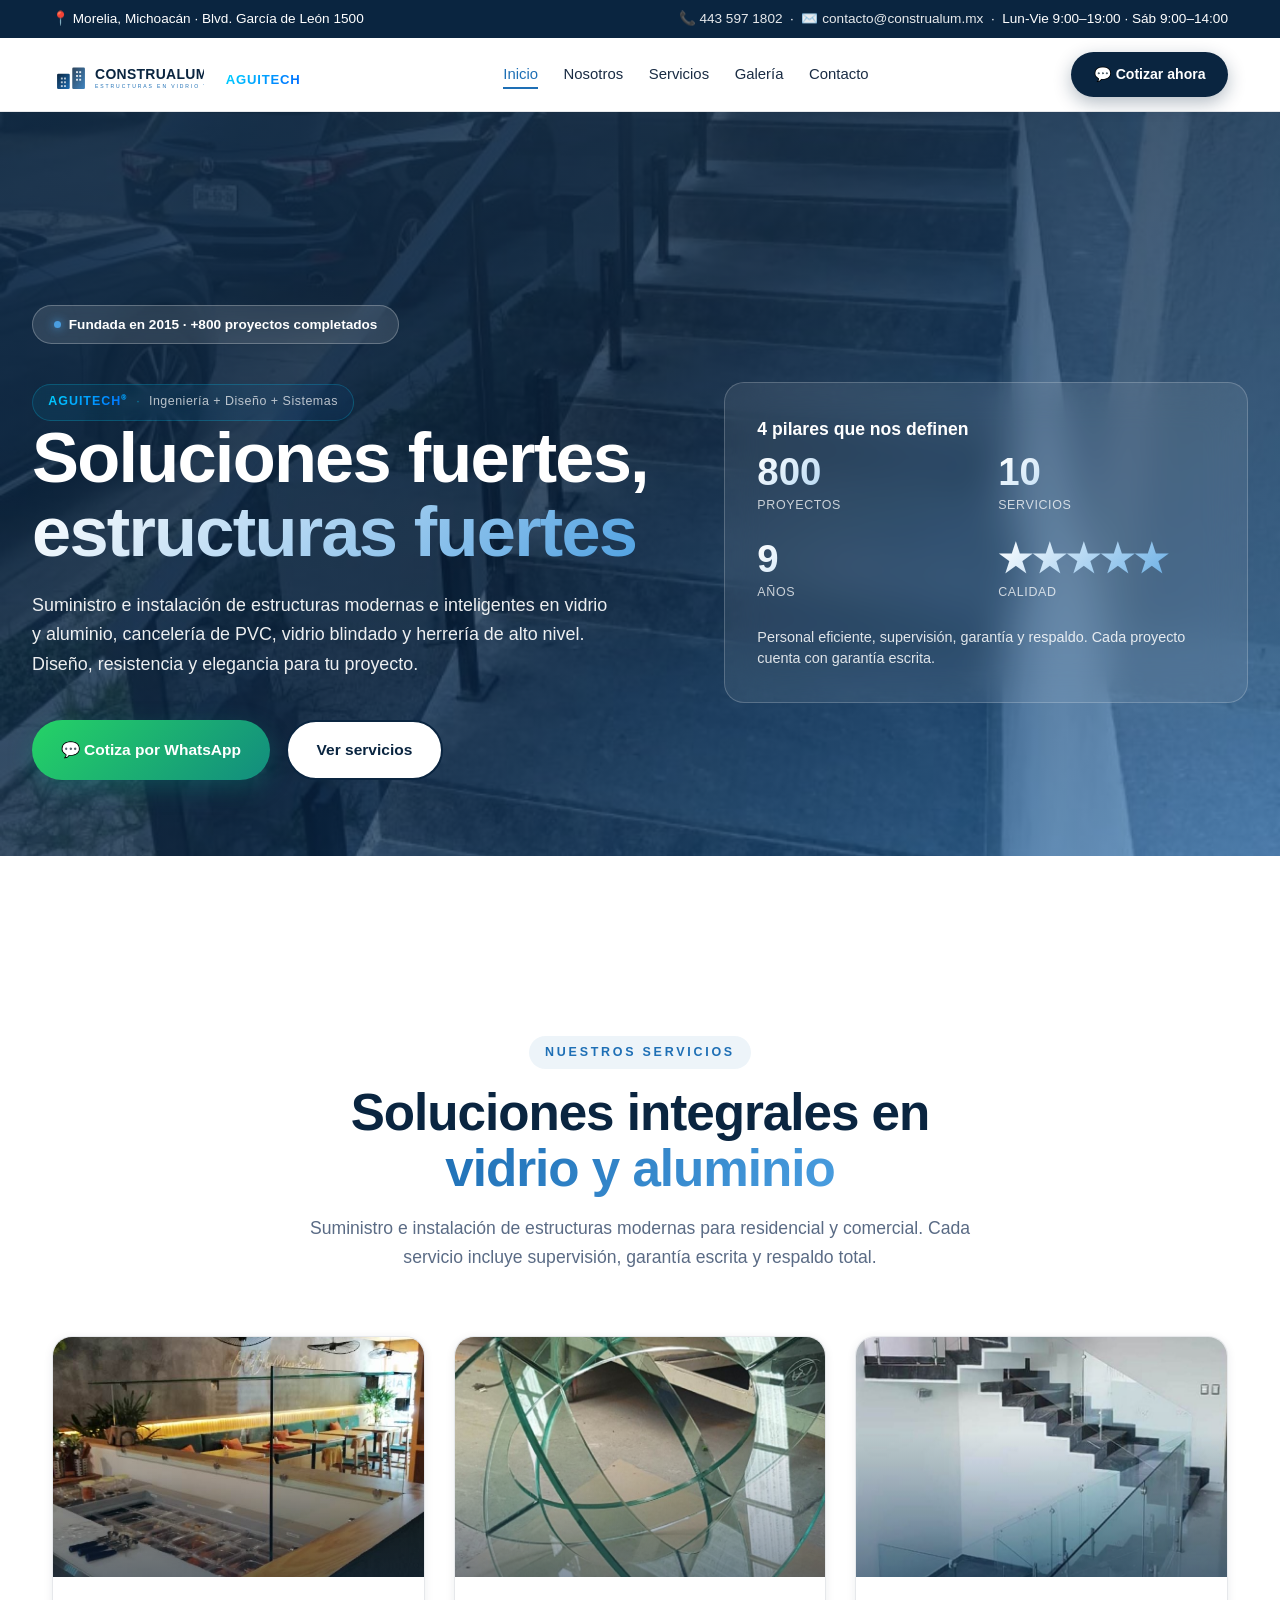
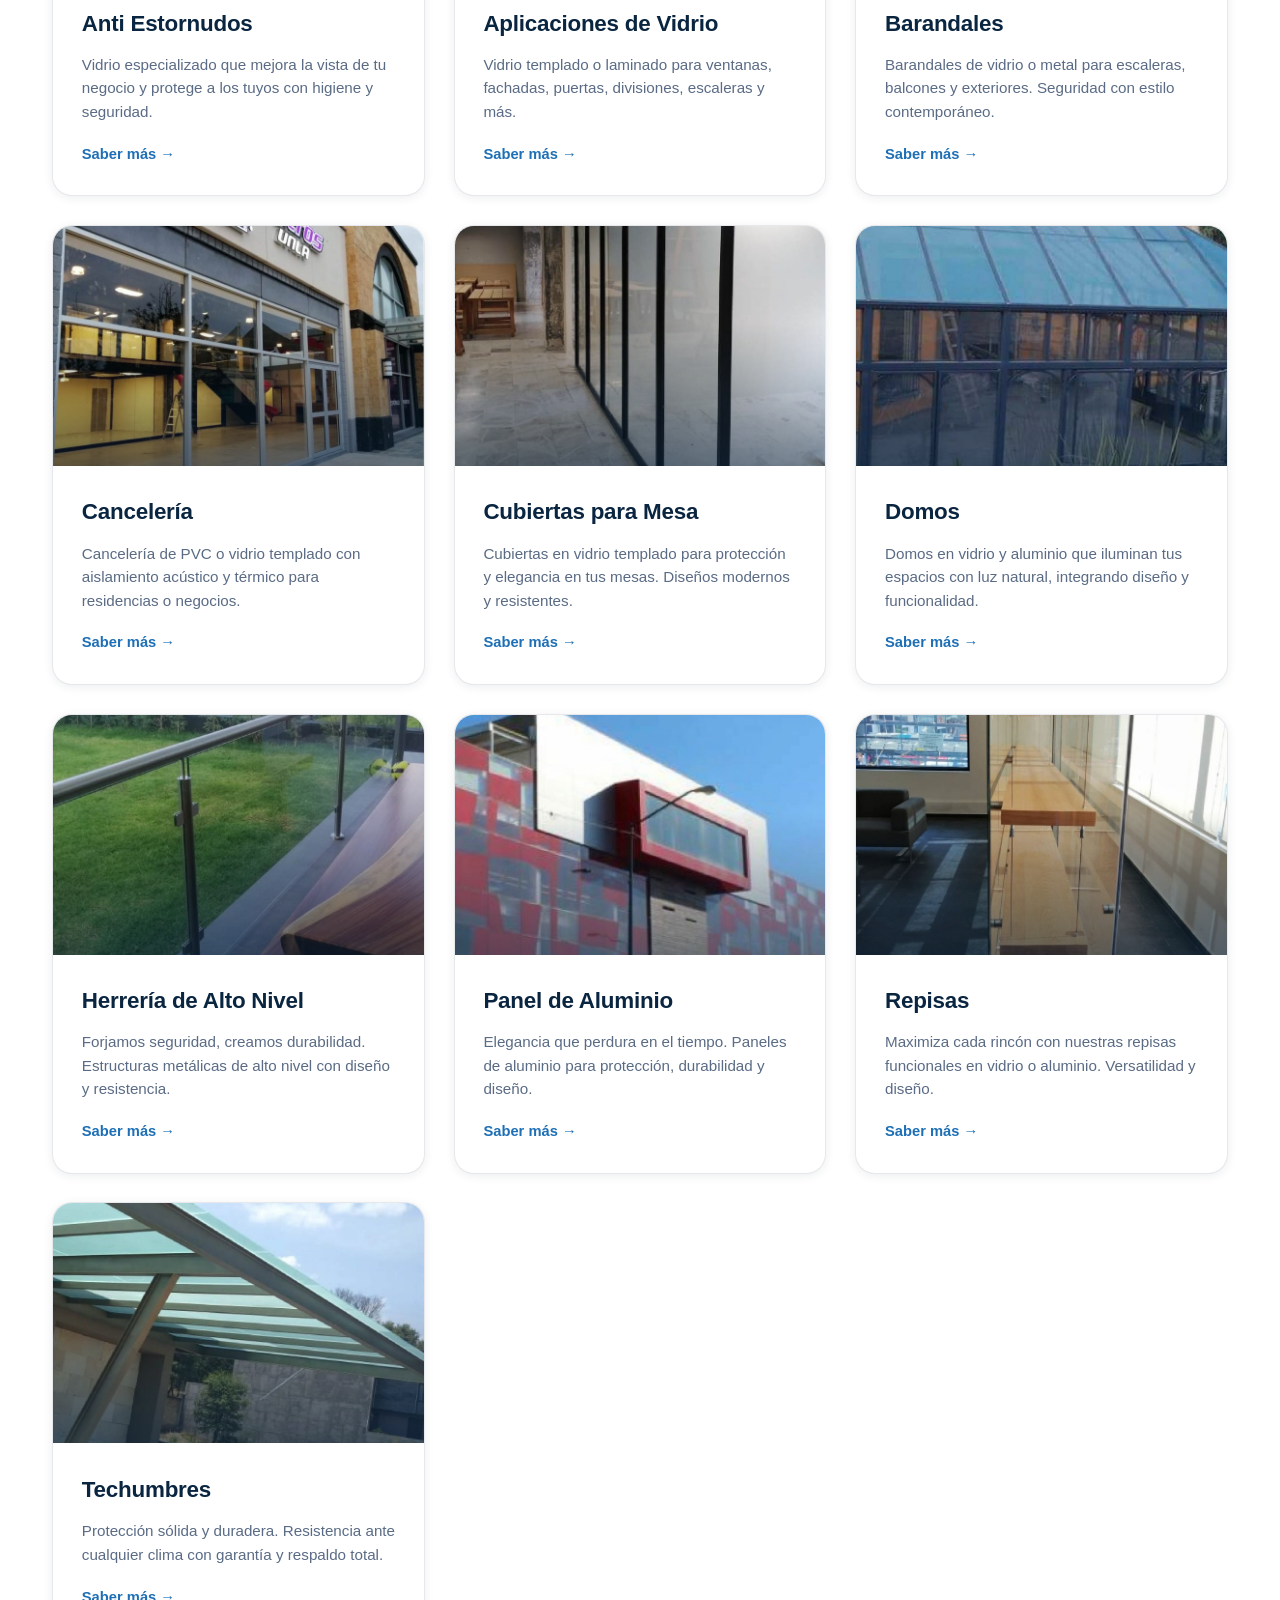
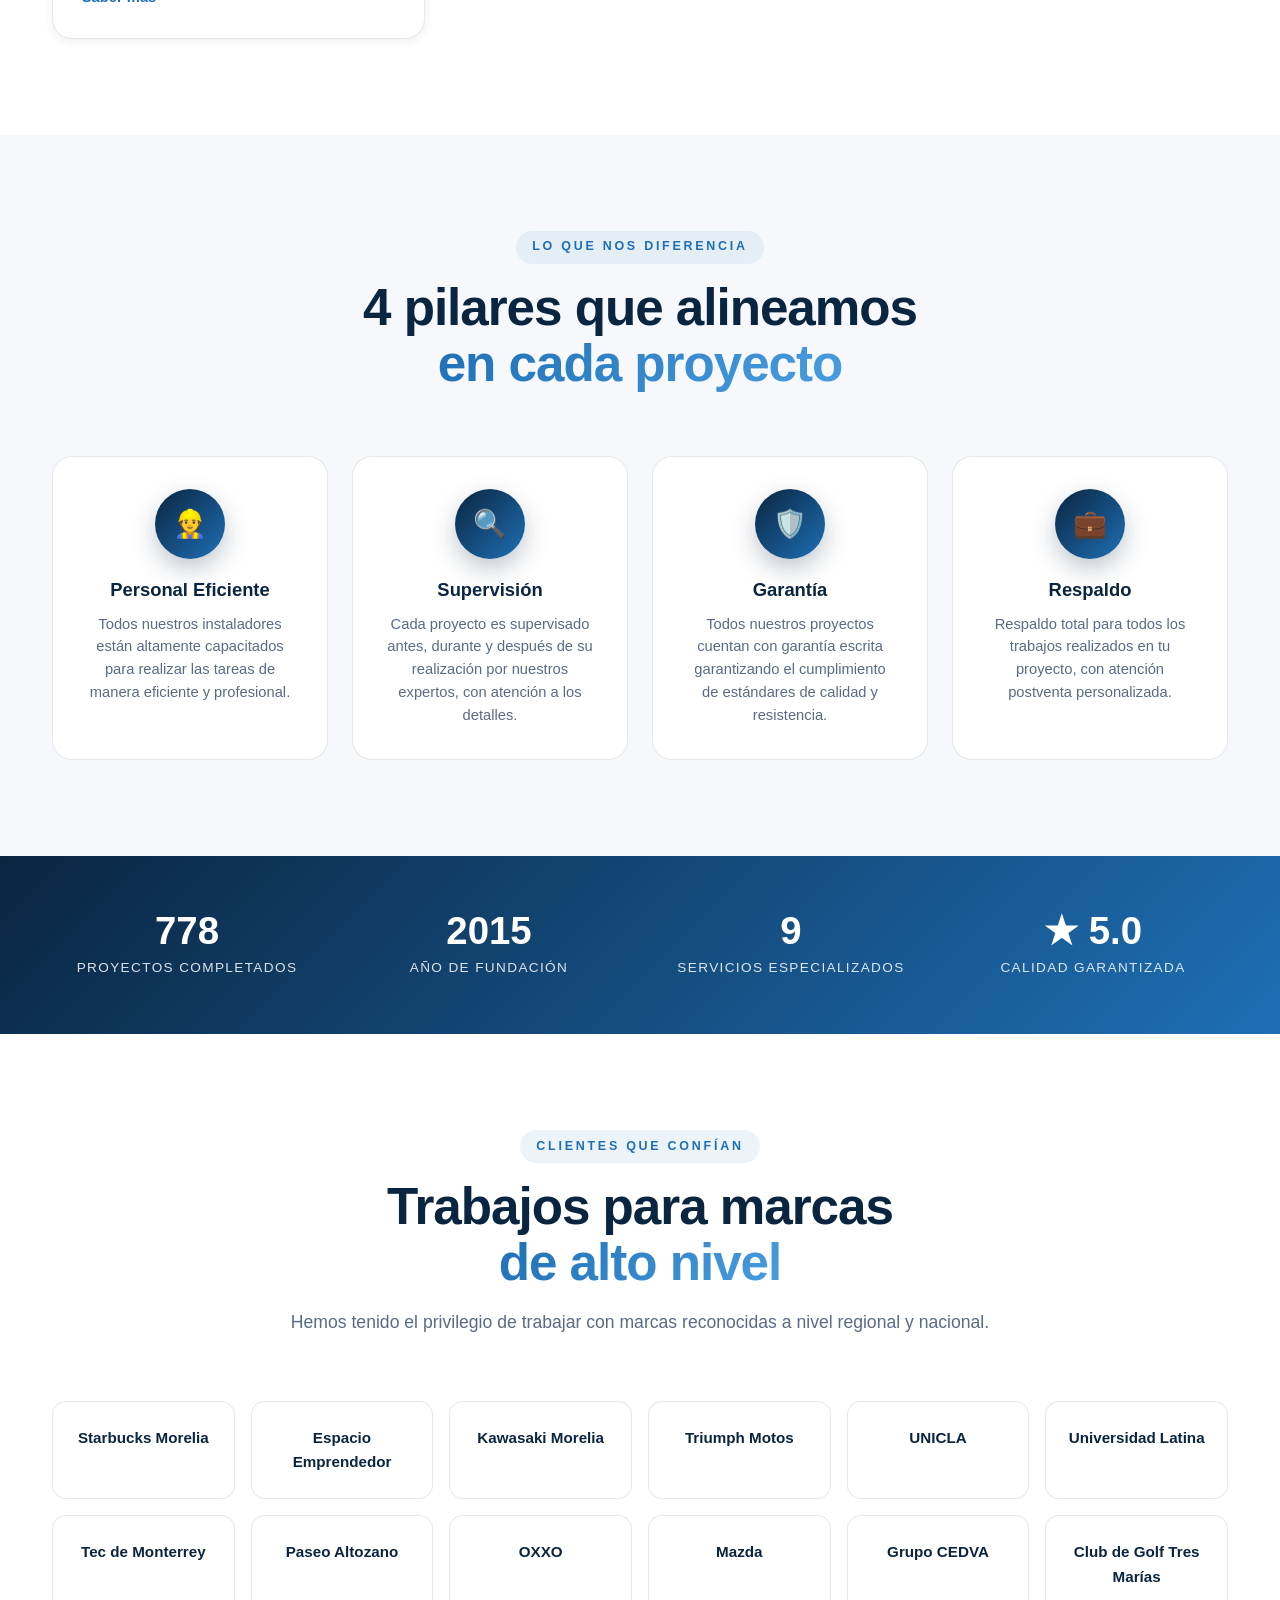
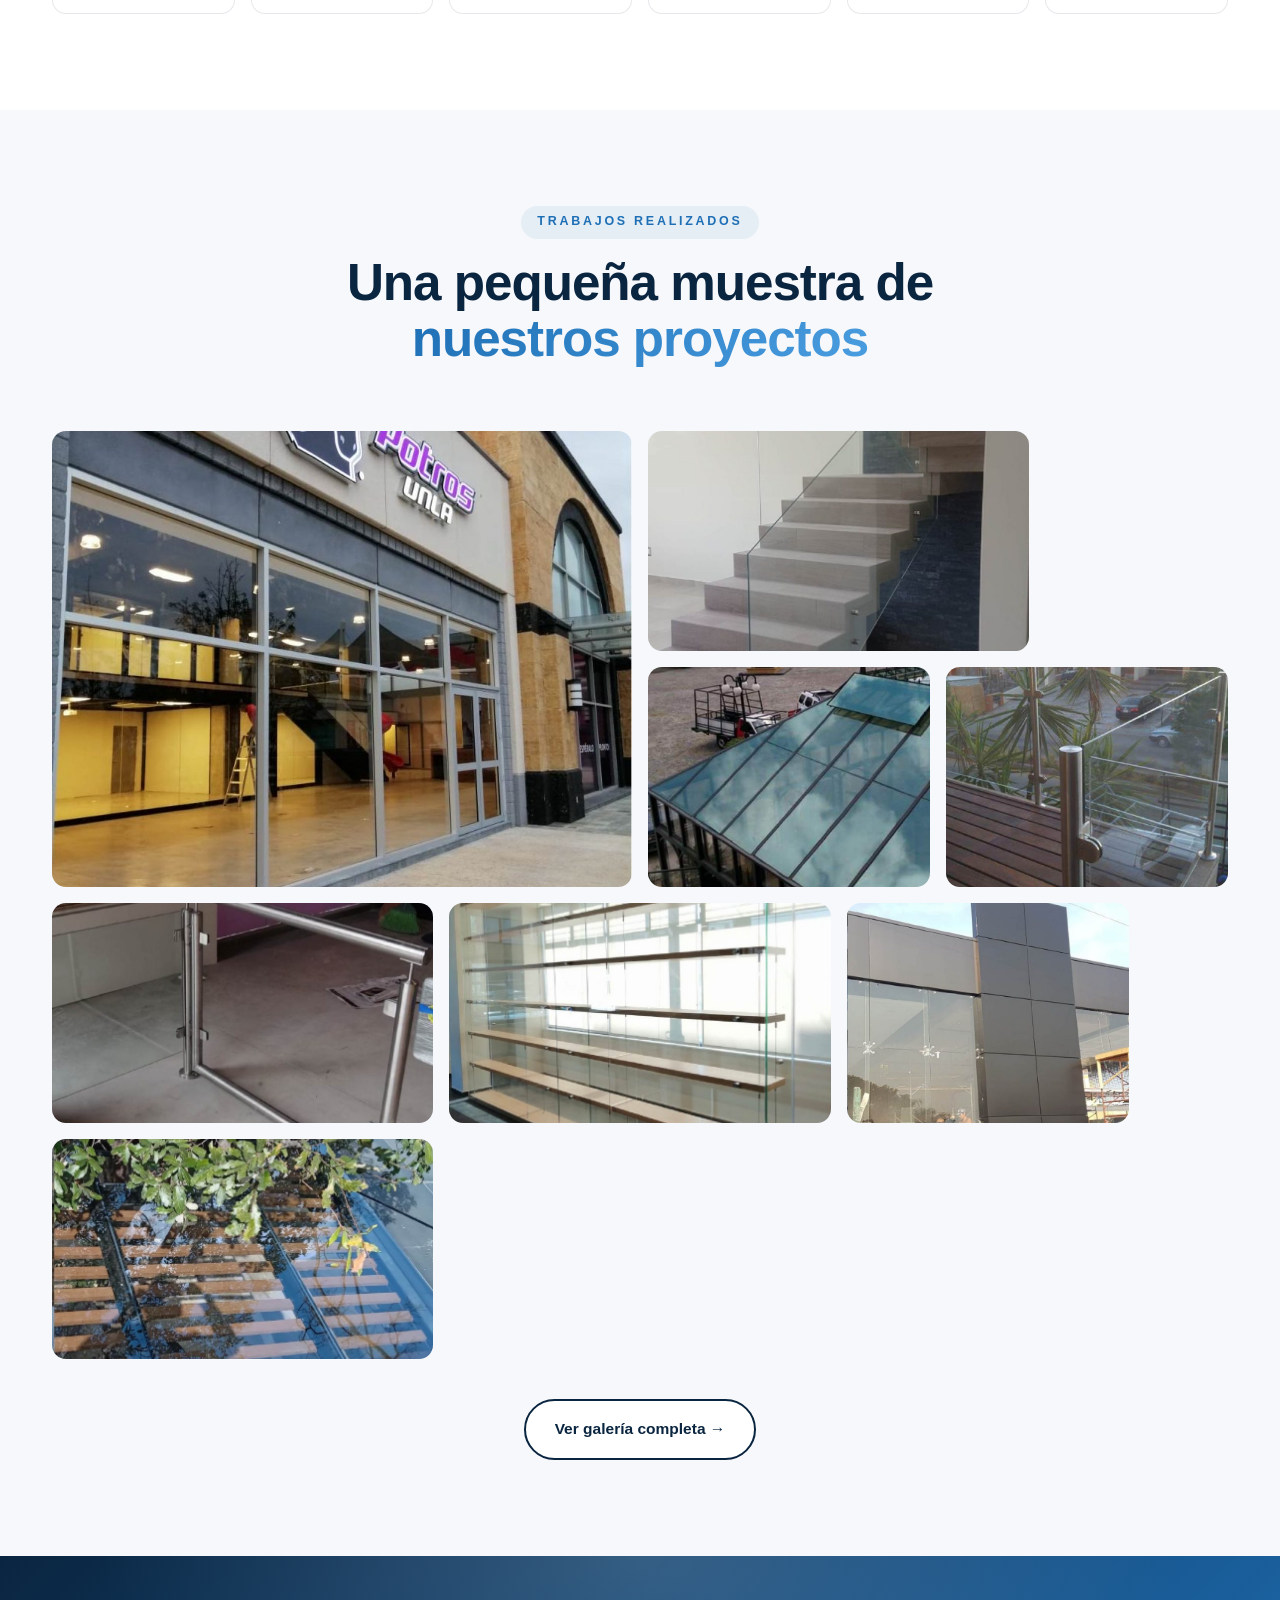
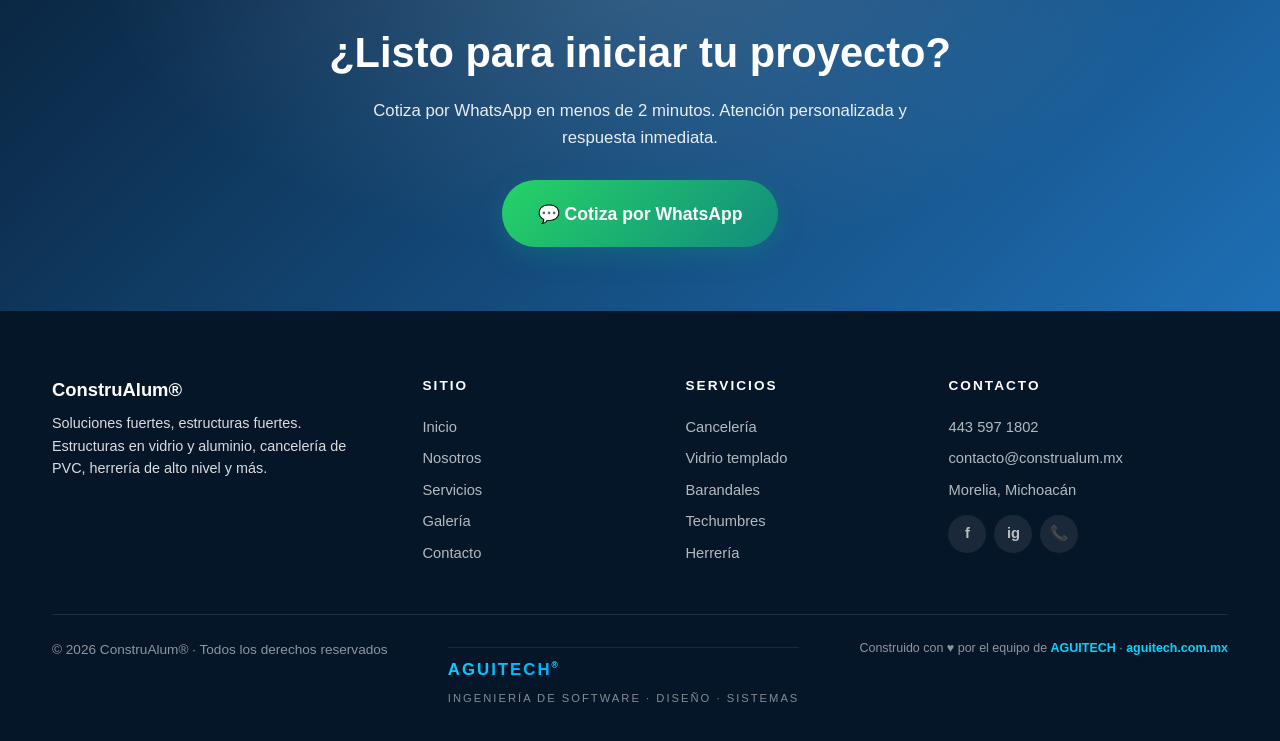
==== commit a7722640: "branding: reforzar marca blanca AGUITECH en todo el sitio - Navbar: sello 'by AGUITECH' con gradient" ====
--- a/index.html
+++ b/index.html
@@ -3,9 +3,19 @@
 <head>
 <meta charset="UTF-8">
 <meta name="viewport" content="width=device-width, initial-scale=1.0">
-<title>ConstruAlum · Estructuras en Vidrio y Aluminio | Morelia</title>
+<title>ConstruAlum</title>
+<meta property="og:site_name" content="ConstruAlum (by AGUITECH)">
+<meta property="og:title" content="ConstruAlum · Estructuras en Vidrio y Aluminio">
+<meta property="og:description" content="ConstruAlum - Soluciones fuertes, estructuras fuertes. +800 proyectos en vidrio y aluminio, cancelería de PVC, herrería y más en Morelia.">
+<meta property="og:type" content="website">
+<meta property="og:locale" content="es_MX">
+<meta name="twitter:card" content="summary_large_image">
+<meta name="twitter:site" content="@aguitech">
+<meta name="twitter:title" content="ConstruAlum · Estructuras en Vidrio y Aluminio">
+<meta name="twitter:description" content="ConstruAlum - Soluciones fuertes, estructuras fuertes. +800 proyectos en vidrio y aluminio, cancelería de PVC, herrería y más en Morelia.">
 <meta name="description" content="ConstruAlum - Soluciones fuertes, estructuras fuertes. Suministro e instalación de cancelería de PVC, vidrio templado, barandales, domos, techumbres, herrería de alto nivel y más. +800 proyectos en la región.">
 <meta name="keywords" content="construalum, vidrio templado morelia, cancelería pvc, barandales, domos, techumbres, herrería, aluminio, michoacán">
+<meta property="og:site_name" content="ConstruAlum (by AGUITECH)">
 <meta property="og:title" content="ConstruAlum · Estructuras en Vidrio y Aluminio">
 <meta property="og:description" content="Soluciones fuertes, estructuras fuertes. Suministro e instalación en Morelia y la región.">
 <meta property="og:image" content="images/servicios/aplicaciones-vidrio/barandales3.jpeg">
@@ -32,8 +42,12 @@
 <!-- NAVBAR -->
 <nav class="navbar" id="navbar">
   <div class="nav-container">
-    <a href="index.html" class="nav-brand">
+    <a href="index.html" class="nav-brand" aria-label="ConstruAlum — by AGUITECH">
       <img src="images/logo.svg" alt="ConstruAlum">
+      <span class="nav-brand-by">
+        <span class="by-mark">by</span>
+        <span class="by-name">AGUITECH</span>
+      </span>
     </a>
     <ul class="nav-menu" id="navMenu">
       <li><a href="index.html" class="active">Inicio</a></li>
@@ -56,6 +70,11 @@
         <div class="hero-chip">
           <span class="hero-chip-dot"></span>
           Fundada en 2015 · +800 proyectos completados
+        </div>
+        <div class="hero-poweredby" aria-label="Plataforma AGUITECH">
+          <span class="poweredby-mark">AGUITECH<sup>®</sup></span>
+          <span class="poweredby-sep">·</span>
+          <span class="poweredby-tag">Ingeniería + Diseño + Sistemas</span>
         </div>
         <h1 class="hero-title">
           Soluciones fuertes,
@@ -388,7 +407,14 @@
     </div>
     <div class="footer-bottom">
       <p>© <span id="year"></span> ConstruAlum® · Todos los derechos reservados</p>
-      <p>Construido con ♥ por <a href="https://github.com/aguitech">AGUITECH</a></p>
+      <p class="footer-aguitech">
+              <span class="aguitech-mark">AGUITECH<sup>®</sup></span>
+              <span class="aguitech-tag">Ingeniería de software · Diseño · Sistemas</span>
+            </p>
+            <p class="footer-aguitech-mini">
+              Construido con ♥ por el equipo de <a href="https://github.com/aguitech" target="_blank" rel="noopener">AGUITECH</a>
+              · <a href="https://aguitech.com.mx" target="_blank" rel="noopener">aguitech.com.mx</a>
+            </p>
     </div>
   </div>
 </footer>
--- a/styles.css
+++ b/styles.css
@@ -1151,3 +1151,167 @@
   .lightbox-prev { left: 0.8rem; }
   .lightbox-next { right: 0.8rem; }
 }
+
+/* =============================================================
+   AGUITECH · MARCA BLANCA (powered by + footer)
+   Paleta AGUITECH: cyan eléctrico + azul profundo + neutral
+   ============================================================= */
+
+:root {
+  --aguitech-cyan: #00d4ff;
+  --aguitech-blue: #0066ff;
+  --aguitech-deep: #0a2540;
+  --aguitech-glow: rgba(0, 212, 255, 0.25);
+}
+
+/* Brand "by AGUITECH" en la navbar */
+.nav-brand {
+  display: inline-flex !important;
+  align-items: center !important;
+  gap: 0.6rem !important;
+}
+.nav-brand img {
+  height: 38px !important;
+  width: auto !important;
+}
+.nav-brand-by {
+  display: inline-flex !important;
+  flex-direction: column !important;
+  line-height: 1 !important;
+  border-left: 1px solid rgba(255,255,255,0.15) !important;
+  padding-left: 0.6rem !important;
+  margin-left: 0.1rem !important;
+}
+.by-mark {
+  font-size: 0.55rem !important;
+  font-weight: 600 !important;
+  letter-spacing: 0.18em !important;
+  color: rgba(255,255,255,0.55) !important;
+  text-transform: uppercase !important;
+  margin-bottom: 2px !important;
+}
+.by-name {
+  font-size: 0.82rem !important;
+  font-weight: 800 !important;
+  letter-spacing: 0.06em !important;
+  color: var(--aguitech-cyan, #00d4ff) !important;
+  text-transform: uppercase !important;
+  background: linear-gradient(135deg, #00d4ff 0%, #0066ff 100%) !important;
+  -webkit-background-clip: text !important;
+  background-clip: text !important;
+  -webkit-text-fill-color: transparent !important;
+}
+
+/* Badge "Powered by AGUITECH" en hero */
+.hero-poweredby {
+  display: inline-flex !important;
+  align-items: center !important;
+  gap: 0.55rem !important;
+  padding: 0.45rem 0.95rem !important;
+  margin-top: 0.9rem !important;
+  background: linear-gradient(135deg, rgba(0,212,255,0.08) 0%, rgba(0,102,255,0.06) 100%) !important;
+  border: 1px solid rgba(0,212,255,0.22) !important;
+  border-radius: 999px !important;
+  font-size: 0.78rem !important;
+  font-weight: 500 !important;
+  letter-spacing: 0.04em !important;
+  color: rgba(255,255,255,0.85) !important;
+  backdrop-filter: blur(6px) !important;
+  width: fit-content !important;
+}
+.poweredby-mark {
+  font-weight: 800 !important;
+  letter-spacing: 0.08em !important;
+  background: linear-gradient(135deg, #00d4ff 0%, #0066ff 100%) !important;
+  -webkit-background-clip: text !important;
+  background-clip: text !important;
+  -webkit-text-fill-color: transparent !important;
+}
+.poweredby-mark sup {
+  font-size: 0.55em !important;
+  -webkit-text-fill-color: rgba(0,212,255,0.6) !important;
+}
+.poweredby-sep {
+  color: rgba(0,212,255,0.5) !important;
+}
+.poweredby-tag {
+  font-weight: 400 !important;
+  color: rgba(255,255,255,0.7) !important;
+}
+
+/* Footer AGUITECH */
+.footer-aguitech {
+  display: flex !important;
+  flex-direction: column !important;
+  gap: 0.35rem !important;
+  margin-top: 0.5rem !important;
+  padding: 0.6rem 0 !important;
+  border-top: 1px solid rgba(255,255,255,0.08) !important;
+}
+.aguitech-mark {
+  font-size: 1.05rem !important;
+  font-weight: 800 !important;
+  letter-spacing: 0.12em !important;
+  background: linear-gradient(135deg, #00d4ff 0%, #0066ff 100%) !important;
+  -webkit-background-clip: text !important;
+  background-clip: text !important;
+  -webkit-text-fill-color: transparent !important;
+}
+.aguitech-mark sup {
+  font-size: 0.5em !important;
+  -webkit-text-fill-color: rgba(0,212,255,0.6) !important;
+}
+.aguitech-tag {
+  font-size: 0.7rem !important;
+  font-weight: 500 !important;
+  letter-spacing: 0.18em !important;
+  text-transform: uppercase !important;
+  color: rgba(255,255,255,0.5) !important;
+}
+.footer-aguitech-mini {
+  font-size: 0.78rem !important;
+  color: rgba(255,255,255,0.55) !important;
+}
+.footer-aguitech-mini a {
+  color: var(--aguitech-cyan, #00d4ff) !important;
+  text-decoration: none !important;
+  font-weight: 600 !important;
+}
+.footer-aguitech-mini a:hover {
+  text-decoration: underline !important;
+}
+.footer-aguitech-li {
+  list-style: none !important;
+  font-size: 0.85rem !important;
+  color: #fff !important;
+  font-weight: 600 !important;
+  margin-top: 0.5rem !important;
+}
+.footer-aguitech-li strong {
+  background: linear-gradient(135deg, #00d4ff 0%, #0066ff 100%) !important;
+  -webkit-background-clip: text !important;
+  background-clip: text !important;
+  -webkit-text-fill-color: transparent !important;
+}
+.footer-aguitech-li-mini {
+  list-style: none !important;
+  font-size: 0.7rem !important;
+  color: rgba(255,255,255,0.55) !important;
+  margin-top: 0.15rem !important;
+}
+.footer-aguitech-li-mini a {
+  color: var(--aguitech-cyan, #00d4ff) !important;
+  text-decoration: none !important;
+}
+.footer-aguitech-li-mini a:hover {
+  text-decoration: underline !important;
+}
+
+/* Mobile responsive */
+@media (max-width: 720px) {
+  .nav-brand img { height: 30px !important; }
+  .by-mark { font-size: 0.5rem !important; }
+  .by-name { font-size: 0.72rem !important; }
+  .hero-poweredby { font-size: 0.7rem !important; padding: 0.4rem 0.8rem !important; }
+  .aguitech-tag { font-size: 0.6rem !important; letter-spacing: 0.12em !important; }
+}
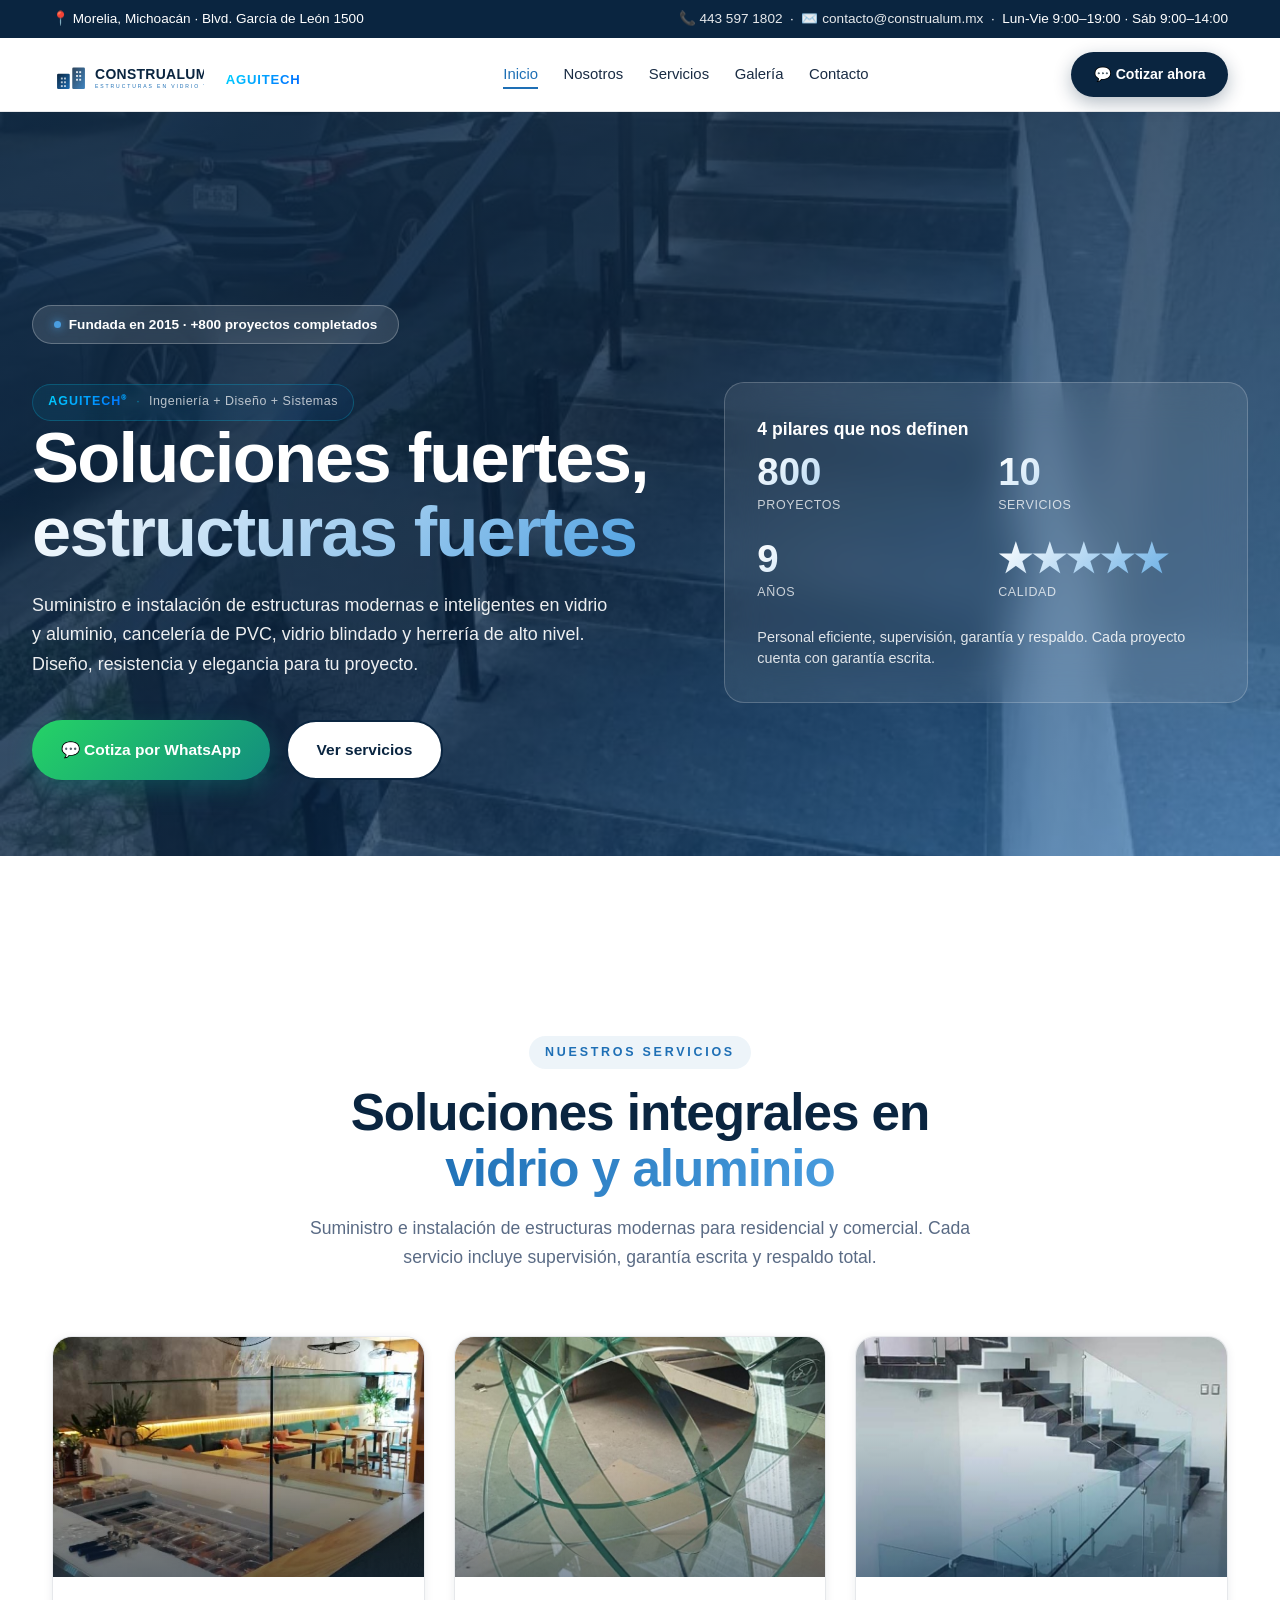
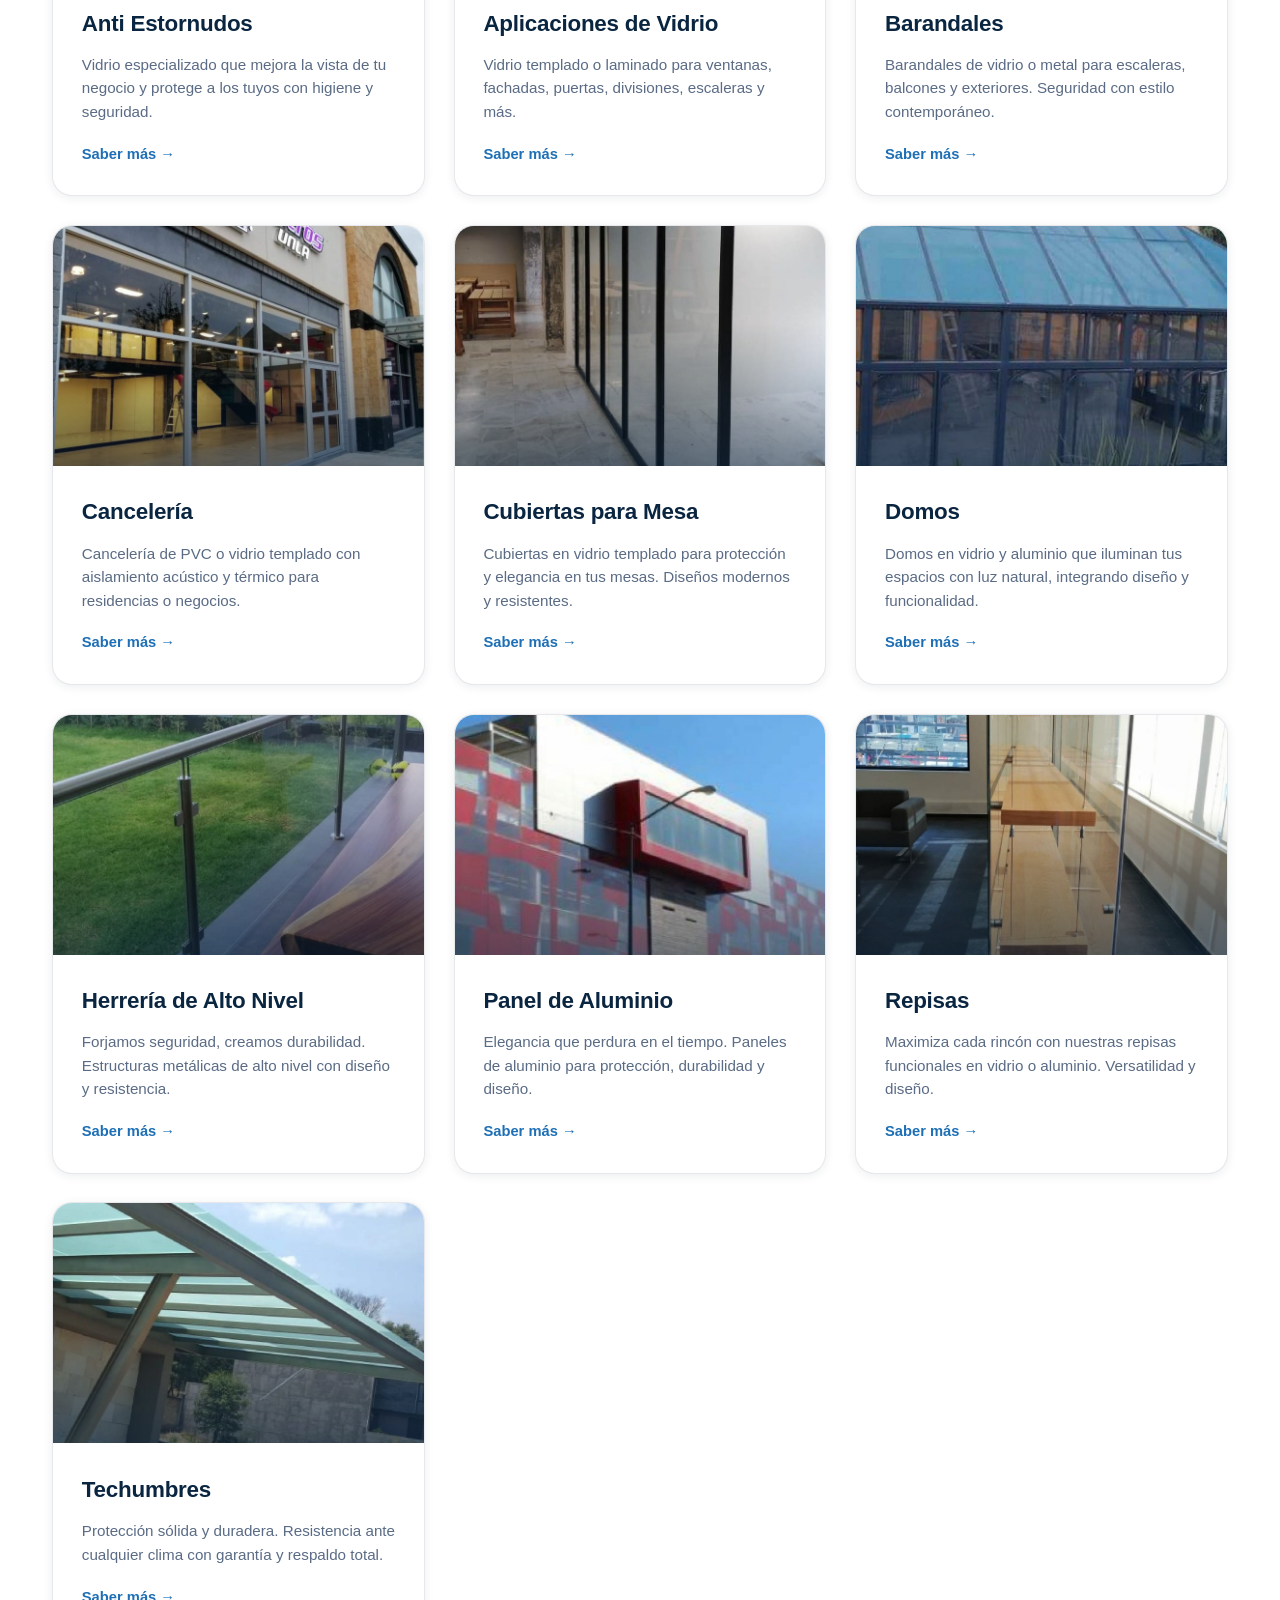
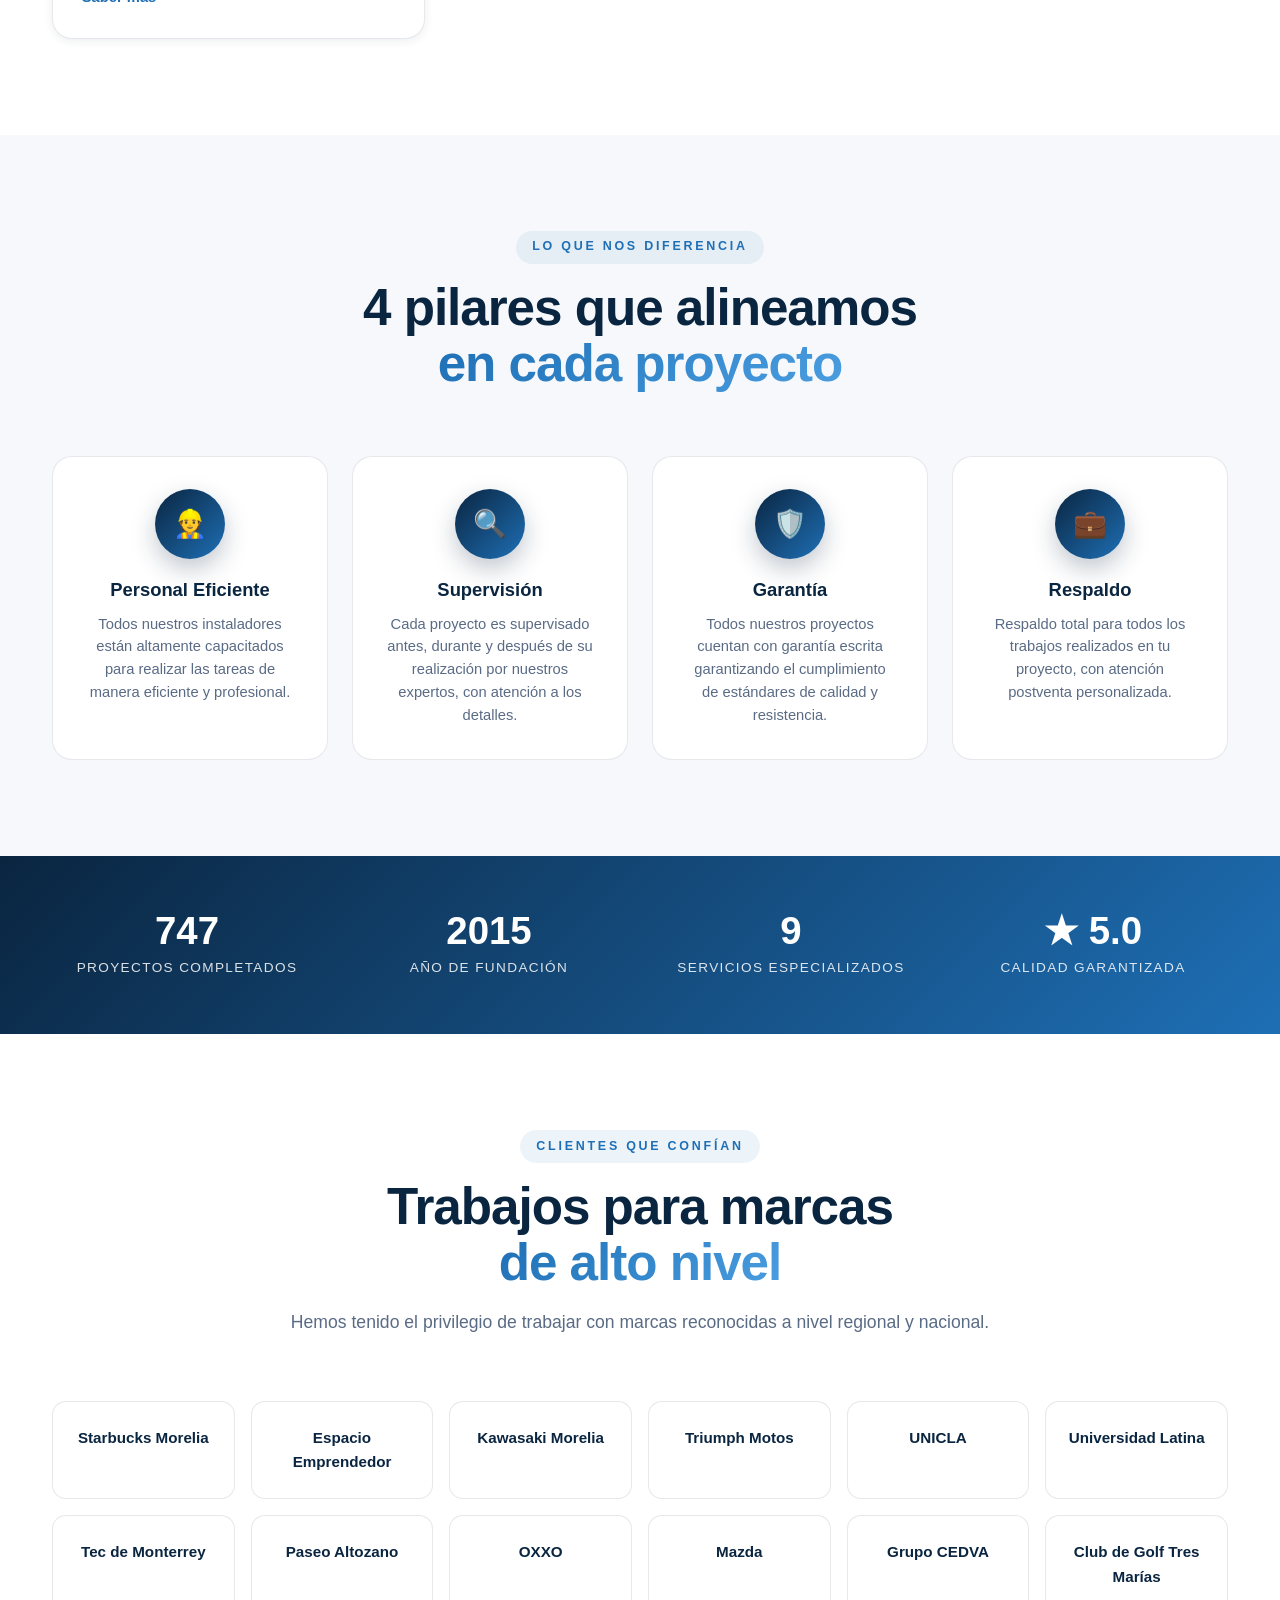
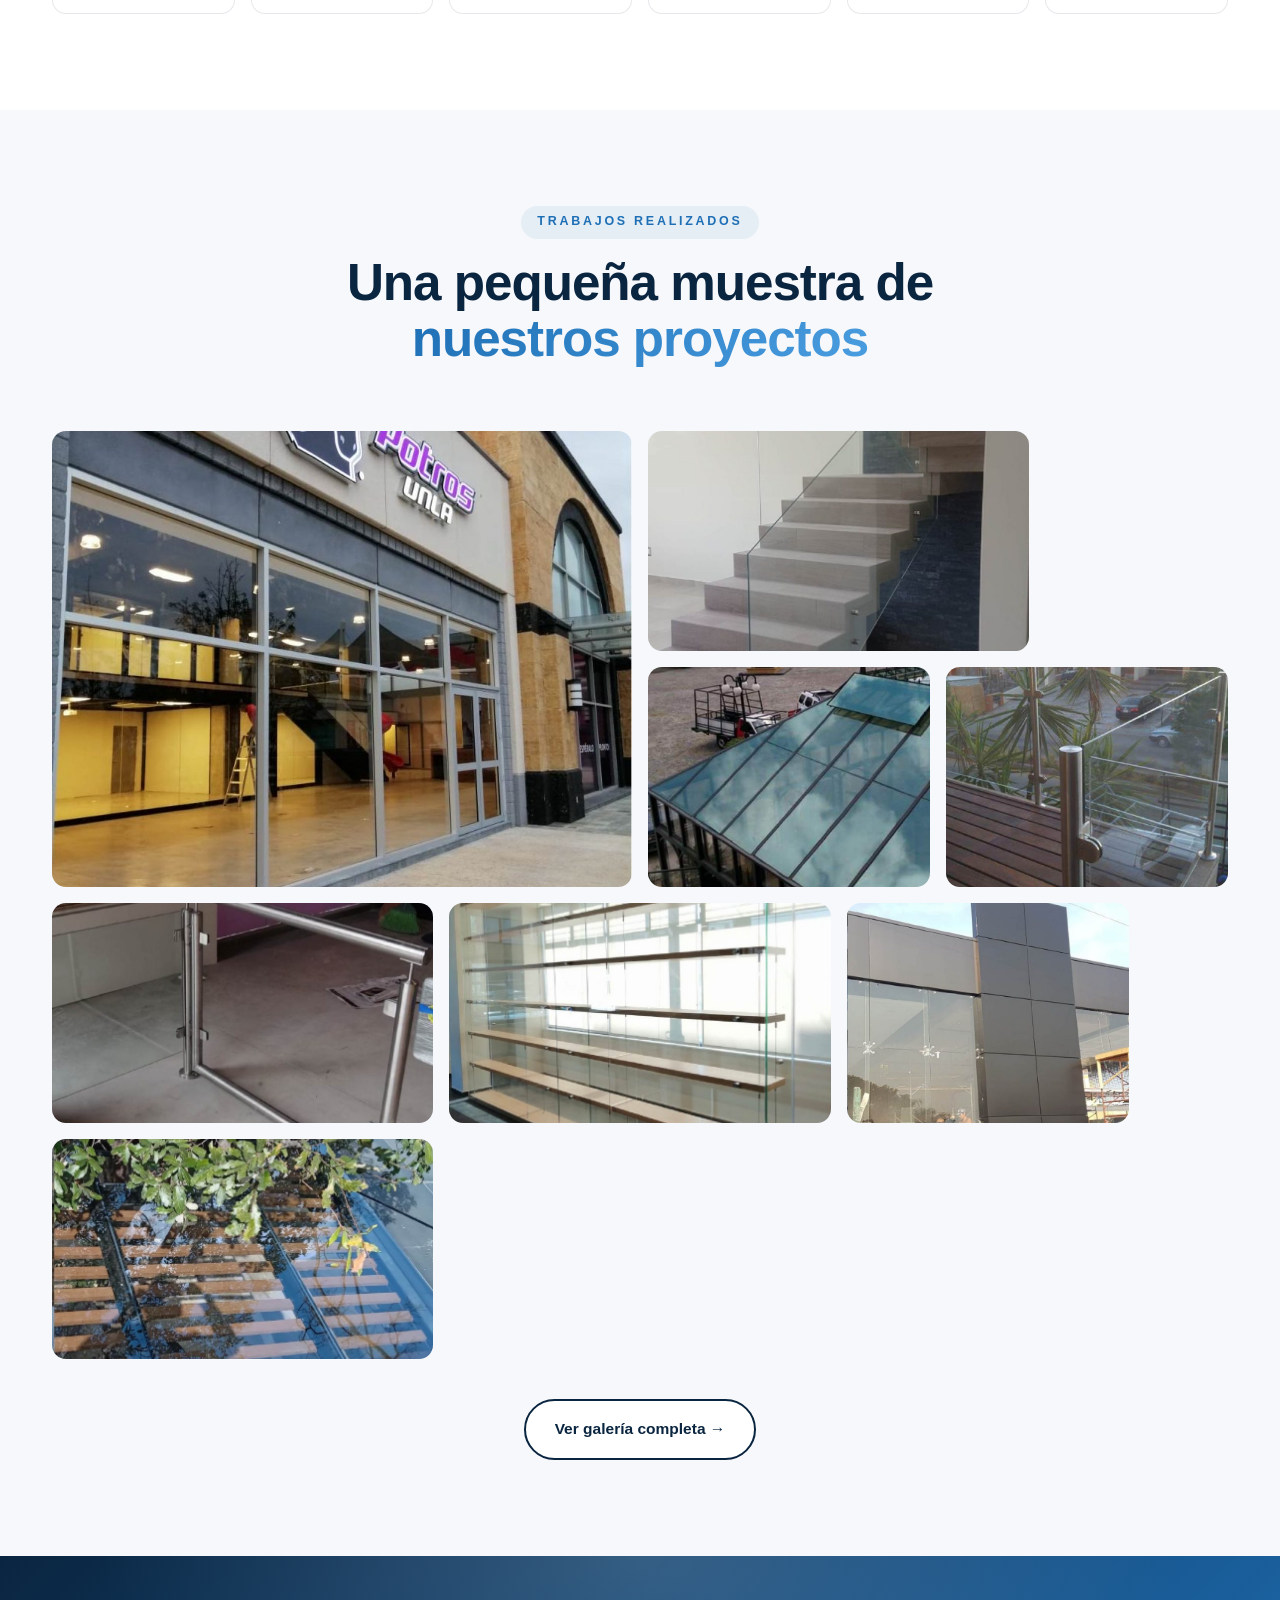
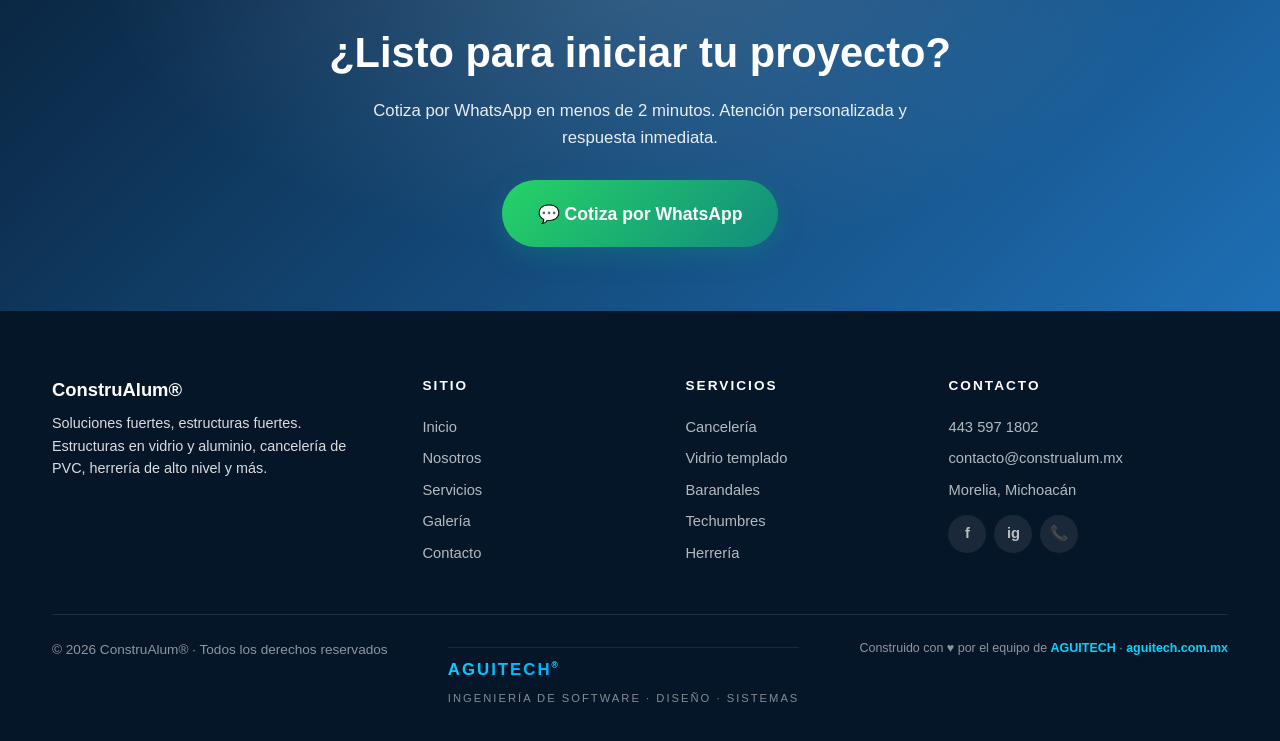
==== commit d12e4872: "wake: empty commit to trigger Pages rebuild" ====
--- a/index.html
+++ b/index.html
@@ -424,3 +424,4 @@
 <script src="script.js"></script>
 </body>
 </html>
+<!-- AGUITECH marca blanca — activado Thu Aug  6 21:26:29 UTC 2026 -->
